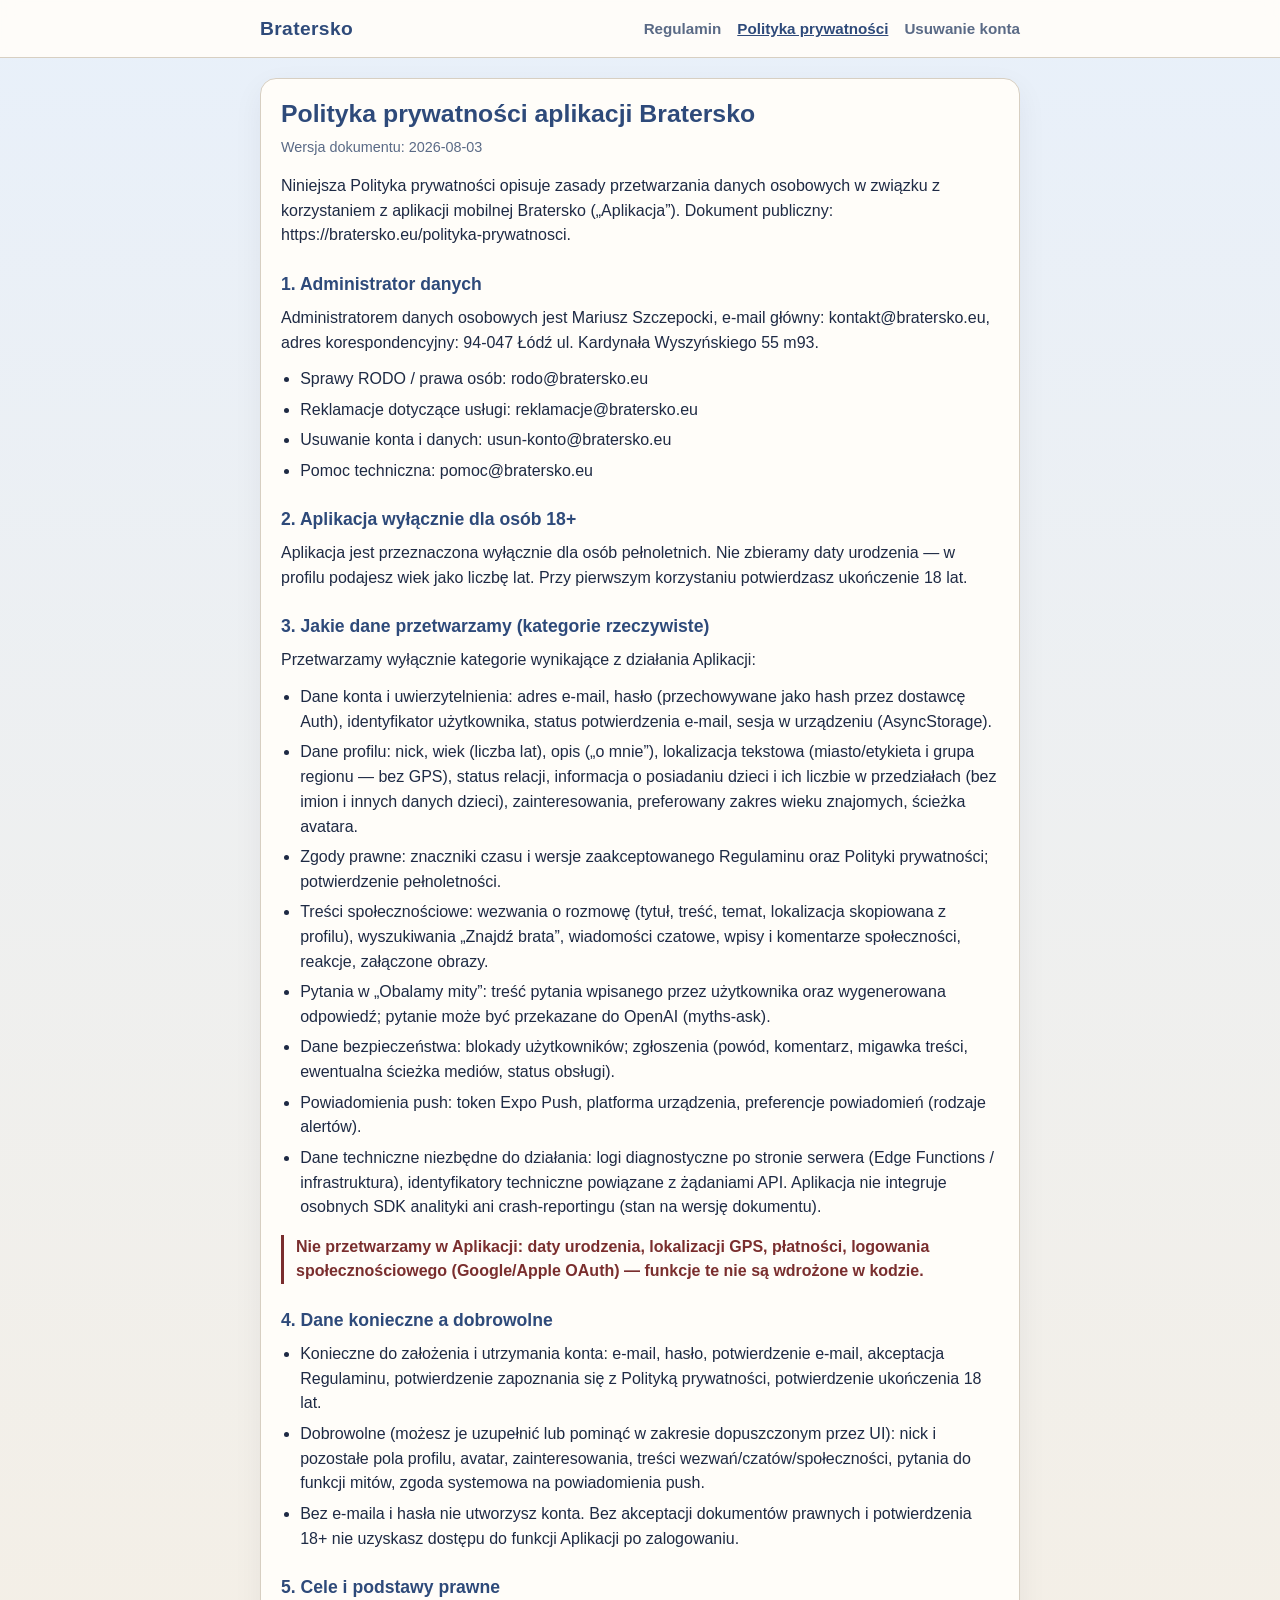
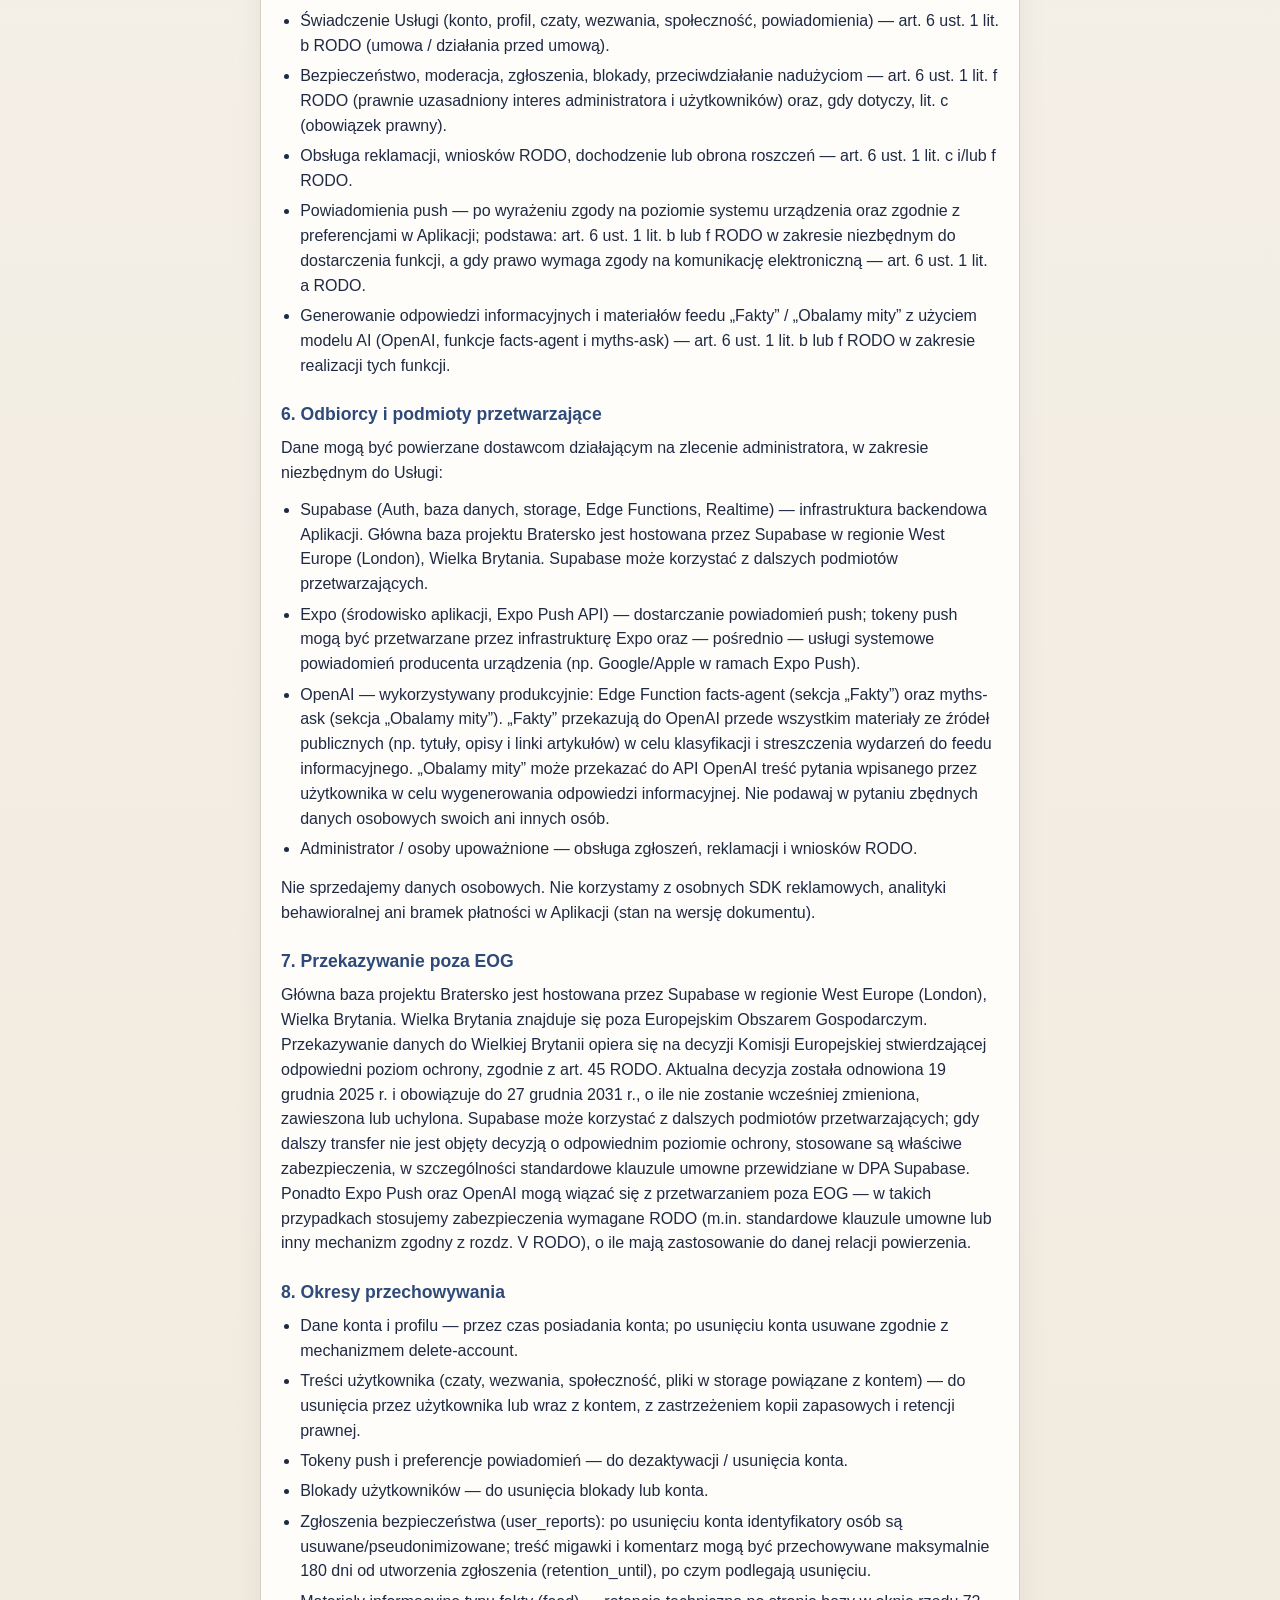
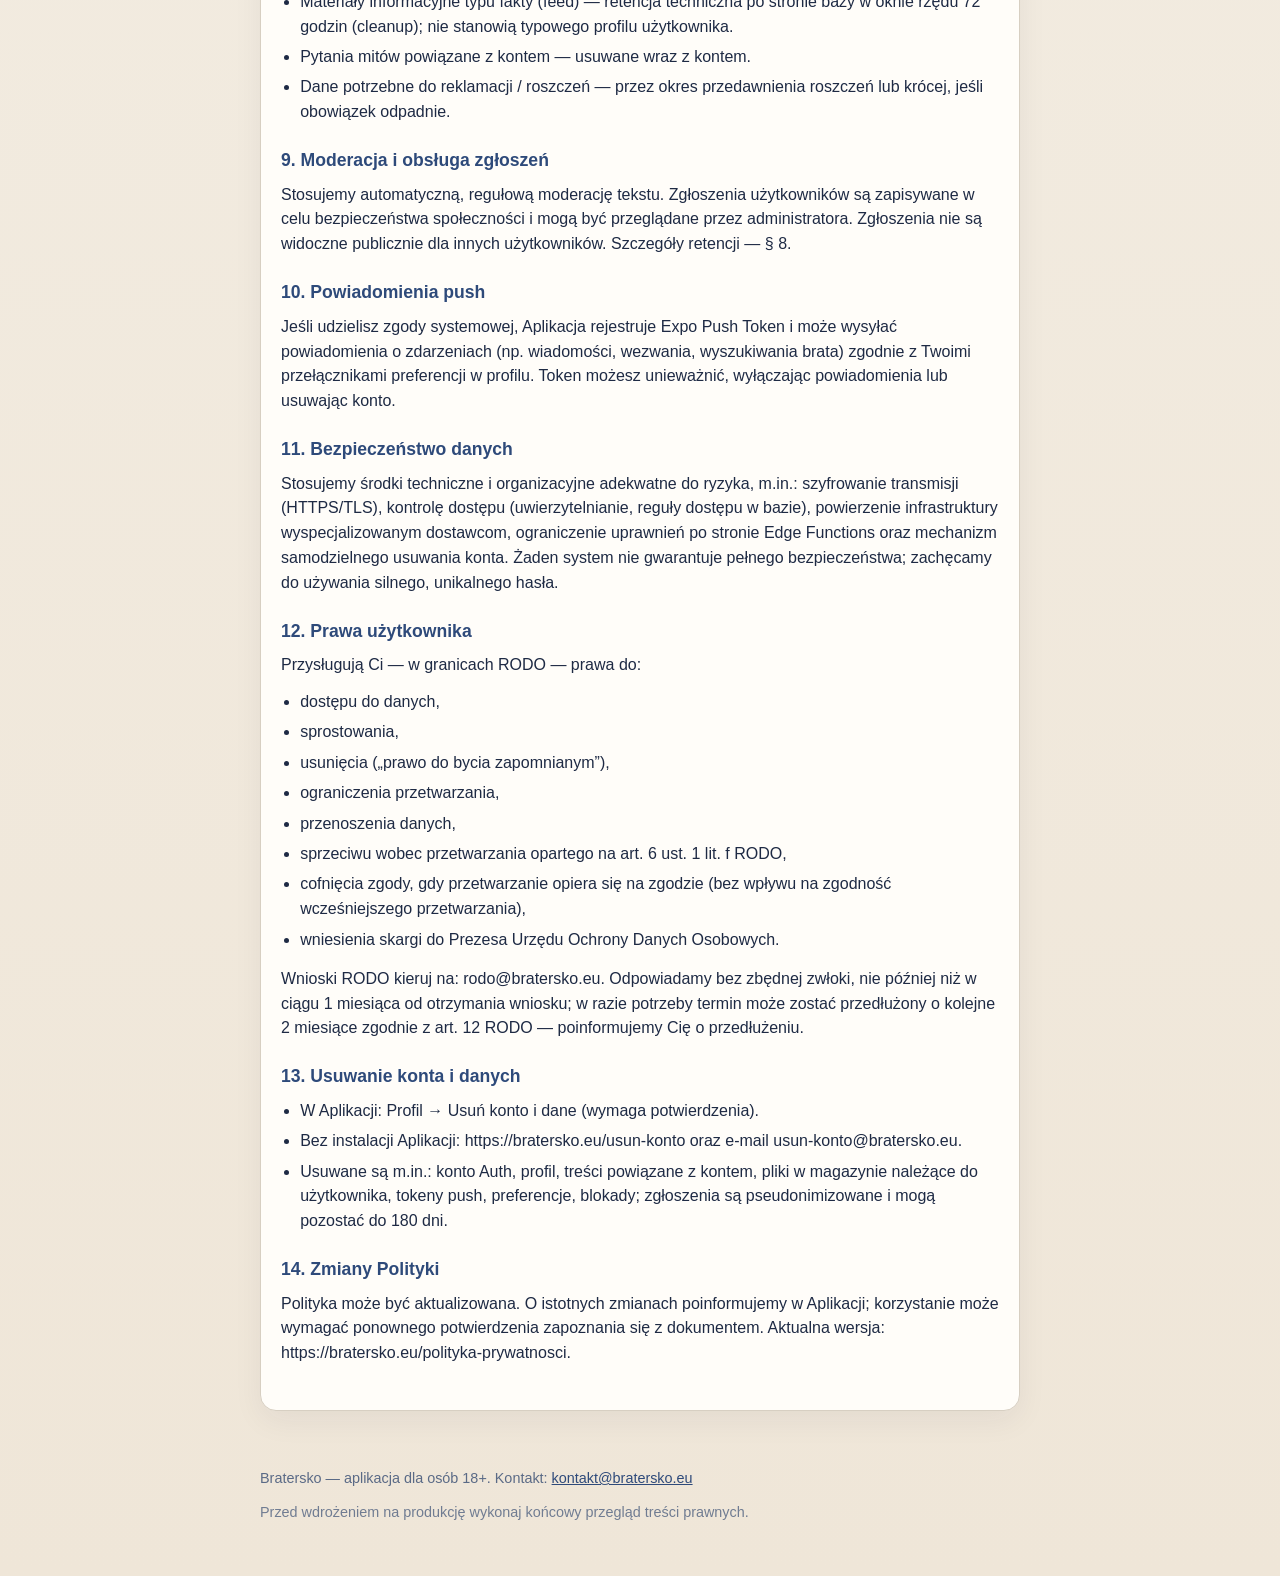
==== polityka-prywatnosci/index.html @ 3fd18317 "chore: publish Bratersko legal website Co-authored-by: Cursor <cursoragent@cursor.com>" ====
<!DOCTYPE html>
<html lang="pl">
<head>
  <meta charset="utf-8" />
  <meta name="viewport" content="width=device-width, initial-scale=1" />
  <title>Polityka prywatności aplikacji Bratersko — Bratersko</title>
  <meta name="description" content="Polityka prywatności aplikacji Bratersko" />
  <link rel="stylesheet" href="/styles.css" />
</head>
<body>
  <header class="site-header">
    <div class="wrap">
      <a class="brand" href="/">Bratersko</a>
      <nav class="nav" aria-label="Dokumenty">
        <a href="/regulamin">Regulamin</a>
        <a href="/polityka-prywatnosci" aria-current="page">Polityka prywatności</a>
        <a href="/usun-konto">Usuwanie konta</a>
      </nav>
    </div>
  </header>
  <main class="wrap doc">
    <h1>Polityka prywatności aplikacji Bratersko</h1>
    <p class="meta">Wersja dokumentu: 2026-08-03</p>
    <p>Niniejsza Polityka prywatności opisuje zasady przetwarzania danych osobowych w związku z korzystaniem z aplikacji mobilnej Bratersko („Aplikacja”). Dokument publiczny: https://bratersko.eu/polityka-prywatnosci.</p>
<h2>1. Administrator danych</h2>
<p>Administratorem danych osobowych jest Mariusz Szczepocki, e-mail główny: kontakt@bratersko.eu, adres korespondencyjny: 94-047 Łódź ul. Kardynała Wyszyńskiego 55 m93.</p>
<ul>
<li>Sprawy RODO / prawa osób: rodo@bratersko.eu</li>
<li>Reklamacje dotyczące usługi: reklamacje@bratersko.eu</li>
<li>Usuwanie konta i danych: usun-konto@bratersko.eu</li>
<li>Pomoc techniczna: pomoc@bratersko.eu</li>
</ul>
<h2>2. Aplikacja wyłącznie dla osób 18+</h2>
<p>Aplikacja jest przeznaczona wyłącznie dla osób pełnoletnich. Nie zbieramy daty urodzenia — w profilu podajesz wiek jako liczbę lat. Przy pierwszym korzystaniu potwierdzasz ukończenie 18 lat.</p>
<h2>3. Jakie dane przetwarzamy (kategorie rzeczywiste)</h2>
<p>Przetwarzamy wyłącznie kategorie wynikające z działania Aplikacji:</p>
<ul>
<li>Dane konta i uwierzytelnienia: adres e-mail, hasło (przechowywane jako hash przez dostawcę Auth), identyfikator użytkownika, status potwierdzenia e-mail, sesja w urządzeniu (AsyncStorage).</li>
<li>Dane profilu: nick, wiek (liczba lat), opis („o mnie”), lokalizacja tekstowa (miasto/etykieta i grupa regionu — bez GPS), status relacji, informacja o posiadaniu dzieci i ich liczbie w przedziałach (bez imion i innych danych dzieci), zainteresowania, preferowany zakres wieku znajomych, ścieżka avatara.</li>
<li>Zgody prawne: znaczniki czasu i wersje zaakceptowanego Regulaminu oraz Polityki prywatności; potwierdzenie pełnoletności.</li>
<li>Treści społecznościowe: wezwania o rozmowę (tytuł, treść, temat, lokalizacja skopiowana z profilu), wyszukiwania „Znajdź brata”, wiadomości czatowe, wpisy i komentarze społeczności, reakcje, załączone obrazy.</li>
<li>Pytania w „Obalamy mity”: treść pytania wpisanego przez użytkownika oraz wygenerowana odpowiedź; pytanie może być przekazane do OpenAI (myths-ask).</li>
<li>Dane bezpieczeństwa: blokady użytkowników; zgłoszenia (powód, komentarz, migawka treści, ewentualna ścieżka mediów, status obsługi).</li>
<li>Powiadomienia push: token Expo Push, platforma urządzenia, preferencje powiadomień (rodzaje alertów).</li>
<li>Dane techniczne niezbędne do działania: logi diagnostyczne po stronie serwera (Edge Functions / infrastruktura), identyfikatory techniczne powiązane z żądaniami API. Aplikacja nie integruje osobnych SDK analityki ani crash-reportingu (stan na wersję dokumentu).</li>
</ul>
<p class="note">Nie przetwarzamy w Aplikacji: daty urodzenia, lokalizacji GPS, płatności, logowania społecznościowego (Google/Apple OAuth) — funkcje te nie są wdrożone w kodzie.</p>
<h2>4. Dane konieczne a dobrowolne</h2>
<ul>
<li>Konieczne do założenia i utrzymania konta: e-mail, hasło, potwierdzenie e-mail, akceptacja Regulaminu, potwierdzenie zapoznania się z Polityką prywatności, potwierdzenie ukończenia 18 lat.</li>
<li>Dobrowolne (możesz je uzupełnić lub pominąć w zakresie dopuszczonym przez UI): nick i pozostałe pola profilu, avatar, zainteresowania, treści wezwań/czatów/społeczności, pytania do funkcji mitów, zgoda systemowa na powiadomienia push.</li>
<li>Bez e-maila i hasła nie utworzysz konta. Bez akceptacji dokumentów prawnych i potwierdzenia 18+ nie uzyskasz dostępu do funkcji Aplikacji po zalogowaniu.</li>
</ul>
<h2>5. Cele i podstawy prawne</h2>
<ul>
<li>Świadczenie Usługi (konto, profil, czaty, wezwania, społeczność, powiadomienia) — art. 6 ust. 1 lit. b RODO (umowa / działania przed umową).</li>
<li>Bezpieczeństwo, moderacja, zgłoszenia, blokady, przeciwdziałanie nadużyciom — art. 6 ust. 1 lit. f RODO (prawnie uzasadniony interes administratora i użytkowników) oraz, gdy dotyczy, lit. c (obowiązek prawny).</li>
<li>Obsługa reklamacji, wniosków RODO, dochodzenie lub obrona roszczeń — art. 6 ust. 1 lit. c i/lub f RODO.</li>
<li>Powiadomienia push — po wyrażeniu zgody na poziomie systemu urządzenia oraz zgodnie z preferencjami w Aplikacji; podstawa: art. 6 ust. 1 lit. b lub f RODO w zakresie niezbędnym do dostarczenia funkcji, a gdy prawo wymaga zgody na komunikację elektroniczną — art. 6 ust. 1 lit. a RODO.</li>
<li>Generowanie odpowiedzi informacyjnych i materiałów feedu „Fakty” / „Obalamy mity” z użyciem modelu AI (OpenAI, funkcje facts-agent i myths-ask) — art. 6 ust. 1 lit. b lub f RODO w zakresie realizacji tych funkcji.</li>
</ul>
<h2>6. Odbiorcy i podmioty przetwarzające</h2>
<p>Dane mogą być powierzane dostawcom działającym na zlecenie administratora, w zakresie niezbędnym do Usługi:</p>
<ul>
<li>Supabase (Auth, baza danych, storage, Edge Functions, Realtime) — infrastruktura backendowa Aplikacji. Główna baza projektu Bratersko jest hostowana przez Supabase w regionie West Europe (London), Wielka Brytania. Supabase może korzystać z dalszych podmiotów przetwarzających.</li>
<li>Expo (środowisko aplikacji, Expo Push API) — dostarczanie powiadomień push; tokeny push mogą być przetwarzane przez infrastrukturę Expo oraz — pośrednio — usługi systemowe powiadomień producenta urządzenia (np. Google/Apple w ramach Expo Push).</li>
<li>OpenAI — wykorzystywany produkcyjnie: Edge Function facts-agent (sekcja „Fakty”) oraz myths-ask (sekcja „Obalamy mity”). „Fakty” przekazują do OpenAI przede wszystkim materiały ze źródeł publicznych (np. tytuły, opisy i linki artykułów) w celu klasyfikacji i streszczenia wydarzeń do feedu informacyjnego. „Obalamy mity” może przekazać do API OpenAI treść pytania wpisanego przez użytkownika w celu wygenerowania odpowiedzi informacyjnej. Nie podawaj w pytaniu zbędnych danych osobowych swoich ani innych osób.</li>
<li>Administrator / osoby upoważnione — obsługa zgłoszeń, reklamacji i wniosków RODO.</li>
</ul>
<p>Nie sprzedajemy danych osobowych. Nie korzystamy z osobnych SDK reklamowych, analityki behawioralnej ani bramek płatności w Aplikacji (stan na wersję dokumentu).</p>
<h2>7. Przekazywanie poza EOG</h2>
<p>Główna baza projektu Bratersko jest hostowana przez Supabase w regionie West Europe (London), Wielka Brytania. Wielka Brytania znajduje się poza Europejskim Obszarem Gospodarczym. Przekazywanie danych do Wielkiej Brytanii opiera się na decyzji Komisji Europejskiej stwierdzającej odpowiedni poziom ochrony, zgodnie z art. 45 RODO. Aktualna decyzja została odnowiona 19 grudnia 2025 r. i obowiązuje do 27 grudnia 2031 r., o ile nie zostanie wcześniej zmieniona, zawieszona lub uchylona. Supabase może korzystać z dalszych podmiotów przetwarzających; gdy dalszy transfer nie jest objęty decyzją o odpowiednim poziomie ochrony, stosowane są właściwe zabezpieczenia, w szczególności standardowe klauzule umowne przewidziane w DPA Supabase. Ponadto Expo Push oraz OpenAI mogą wiązać się z przetwarzaniem poza EOG — w takich przypadkach stosujemy zabezpieczenia wymagane RODO (m.in. standardowe klauzule umowne lub inny mechanizm zgodny z rozdz. V RODO), o ile mają zastosowanie do danej relacji powierzenia.</p>
<h2>8. Okresy przechowywania</h2>
<ul>
<li>Dane konta i profilu — przez czas posiadania konta; po usunięciu konta usuwane zgodnie z mechanizmem delete-account.</li>
<li>Treści użytkownika (czaty, wezwania, społeczność, pliki w storage powiązane z kontem) — do usunięcia przez użytkownika lub wraz z kontem, z zastrzeżeniem kopii zapasowych i retencji prawnej.</li>
<li>Tokeny push i preferencje powiadomień — do dezaktywacji / usunięcia konta.</li>
<li>Blokady użytkowników — do usunięcia blokady lub konta.</li>
<li>Zgłoszenia bezpieczeństwa (user_reports): po usunięciu konta identyfikatory osób są usuwane/pseudonimizowane; treść migawki i komentarz mogą być przechowywane maksymalnie 180 dni od utworzenia zgłoszenia (retention_until), po czym podlegają usunięciu.</li>
<li>Materiały informacyjne typu fakty (feed) — retencja techniczna po stronie bazy w oknie rzędu 72 godzin (cleanup); nie stanowią typowego profilu użytkownika.</li>
<li>Pytania mitów powiązane z kontem — usuwane wraz z kontem.</li>
<li>Dane potrzebne do reklamacji / roszczeń — przez okres przedawnienia roszczeń lub krócej, jeśli obowiązek odpadnie.</li>
</ul>
<h2>9. Moderacja i obsługa zgłoszeń</h2>
<p>Stosujemy automatyczną, regułową moderację tekstu. Zgłoszenia użytkowników są zapisywane w celu bezpieczeństwa społeczności i mogą być przeglądane przez administratora. Zgłoszenia nie są widoczne publicznie dla innych użytkowników. Szczegóły retencji — § 8.</p>
<h2>10. Powiadomienia push</h2>
<p>Jeśli udzielisz zgody systemowej, Aplikacja rejestruje Expo Push Token i może wysyłać powiadomienia o zdarzeniach (np. wiadomości, wezwania, wyszukiwania brata) zgodnie z Twoimi przełącznikami preferencji w profilu. Token możesz unieważnić, wyłączając powiadomienia lub usuwając konto.</p>
<h2>11. Bezpieczeństwo danych</h2>
<p>Stosujemy środki techniczne i organizacyjne adekwatne do ryzyka, m.in.: szyfrowanie transmisji (HTTPS/TLS), kontrolę dostępu (uwierzytelnianie, reguły dostępu w bazie), powierzenie infrastruktury wyspecjalizowanym dostawcom, ograniczenie uprawnień po stronie Edge Functions oraz mechanizm samodzielnego usuwania konta. Żaden system nie gwarantuje pełnego bezpieczeństwa; zachęcamy do używania silnego, unikalnego hasła.</p>
<h2>12. Prawa użytkownika</h2>
<p>Przysługują Ci — w granicach RODO — prawa do:</p>
<ul>
<li>dostępu do danych,</li>
<li>sprostowania,</li>
<li>usunięcia („prawo do bycia zapomnianym”),</li>
<li>ograniczenia przetwarzania,</li>
<li>przenoszenia danych,</li>
<li>sprzeciwu wobec przetwarzania opartego na art. 6 ust. 1 lit. f RODO,</li>
<li>cofnięcia zgody, gdy przetwarzanie opiera się na zgodzie (bez wpływu na zgodność wcześniejszego przetwarzania),</li>
<li>wniesienia skargi do Prezesa Urzędu Ochrony Danych Osobowych.</li>
</ul>
<p>Wnioski RODO kieruj na: rodo@bratersko.eu. Odpowiadamy bez zbędnej zwłoki, nie później niż w ciągu 1 miesiąca od otrzymania wniosku; w razie potrzeby termin może zostać przedłużony o kolejne 2 miesiące zgodnie z art. 12 RODO — poinformujemy Cię o przedłużeniu.</p>
<h2>13. Usuwanie konta i danych</h2>
<ul>
<li>W Aplikacji: Profil → Usuń konto i dane (wymaga potwierdzenia).</li>
<li>Bez instalacji Aplikacji: https://bratersko.eu/usun-konto oraz e-mail usun-konto@bratersko.eu.</li>
<li>Usuwane są m.in.: konto Auth, profil, treści powiązane z kontem, pliki w magazynie należące do użytkownika, tokeny push, preferencje, blokady; zgłoszenia są pseudonimizowane i mogą pozostać do 180 dni.</li>
</ul>
<h2>14. Zmiany Polityki</h2>
<p>Polityka może być aktualizowana. O istotnych zmianach poinformujemy w Aplikacji; korzystanie może wymagać ponownego potwierdzenia zapoznania się z dokumentem. Aktualna wersja: https://bratersko.eu/polityka-prywatnosci.</p>
  </main>
  <footer class="site-footer">
    <div class="wrap">
      <p>Bratersko — aplikacja dla osób 18+. Kontakt: <a href="mailto:kontakt@bratersko.eu">kontakt@bratersko.eu</a></p>
      <p class="muted">Przed wdrożeniem na produkcję wykonaj końcowy przegląd treści prawnych.</p>
    </div>
  </footer>
</body>
</html>
---- styles.css ----
/* Bratersko — publiczne dokumenty prawne (mobile-first) */
:root {
  --bg: #f4efe6;
  --ink: #1e2a44;
  --muted: #5a6a86;
  --accent: #2e4a7a;
  --card: #fffdf9;
  --line: #d7cfc2;
  --note: #7a2e2e;
}
* { box-sizing: border-box; }
html, body { margin: 0; padding: 0; }
body {
  font-family: "Segoe UI", "Helvetica Neue", Arial, sans-serif;
  background: linear-gradient(180deg, #e8f0fa 0%, var(--bg) 35%, #efe6d8 100%);
  color: var(--ink);
  line-height: 1.55;
  min-height: 100vh;
}
.wrap { width: min(760px, calc(100% - 2rem)); margin: 0 auto; }
.site-header {
  position: sticky; top: 0; z-index: 10;
  background: rgba(255,253,249,0.92);
  backdrop-filter: blur(8px);
  border-bottom: 1px solid var(--line);
}
.site-header .wrap {
  display: flex; flex-wrap: wrap; gap: 0.75rem 1.25rem;
  align-items: center; justify-content: space-between;
  padding: 0.85rem 0;
}
.brand {
  font-weight: 800; font-size: 1.2rem; color: var(--accent);
  text-decoration: none; letter-spacing: 0.02em;
}
.nav { display: flex; flex-wrap: wrap; gap: 0.65rem 1rem; }
.nav a {
  color: var(--muted); text-decoration: none; font-weight: 600; font-size: 0.95rem;
}
.nav a[aria-current="page"], .nav a:hover { color: var(--accent); text-decoration: underline; }
.doc {
  background: var(--card);
  border: 1px solid var(--line);
  border-radius: 16px;
  padding: 1.25rem 1.25rem 2rem;
  margin: 1.25rem auto 2rem;
  box-shadow: 0 10px 30px rgba(30,42,68,0.06);
}
h1 { font-size: 1.55rem; line-height: 1.25; margin: 0 0 0.35rem; color: var(--accent); }
h2 { font-size: 1.1rem; margin: 1.4rem 0 0.5rem; color: var(--accent); }
.meta { color: var(--muted); font-size: 0.9rem; margin: 0 0 1rem; }
p { margin: 0 0 0.75rem; }
.note {
  color: var(--note); font-weight: 700;
  border-left: 3px solid var(--note); padding-left: 0.75rem;
}
ul { margin: 0 0 0.9rem; padding-left: 1.2rem; }
li { margin-bottom: 0.35rem; }
.cta {
  display: inline-block; margin: 0.5rem 0.5rem 0.5rem 0;
  background: var(--accent); color: #fff; text-decoration: none;
  font-weight: 700; padding: 0.7rem 1rem; border-radius: 12px;
}
.cta.secondary { background: transparent; color: var(--accent); border: 2px solid var(--accent); }
.site-footer { padding: 1.5rem 0 2.5rem; color: var(--muted); font-size: 0.9rem; }
.site-footer a { color: var(--accent); }
.muted { opacity: 0.85; }
@media (max-width: 560px) {
  h1 { font-size: 1.3rem; }
  .doc { padding: 1rem 1rem 1.5rem; border-radius: 12px; }
}
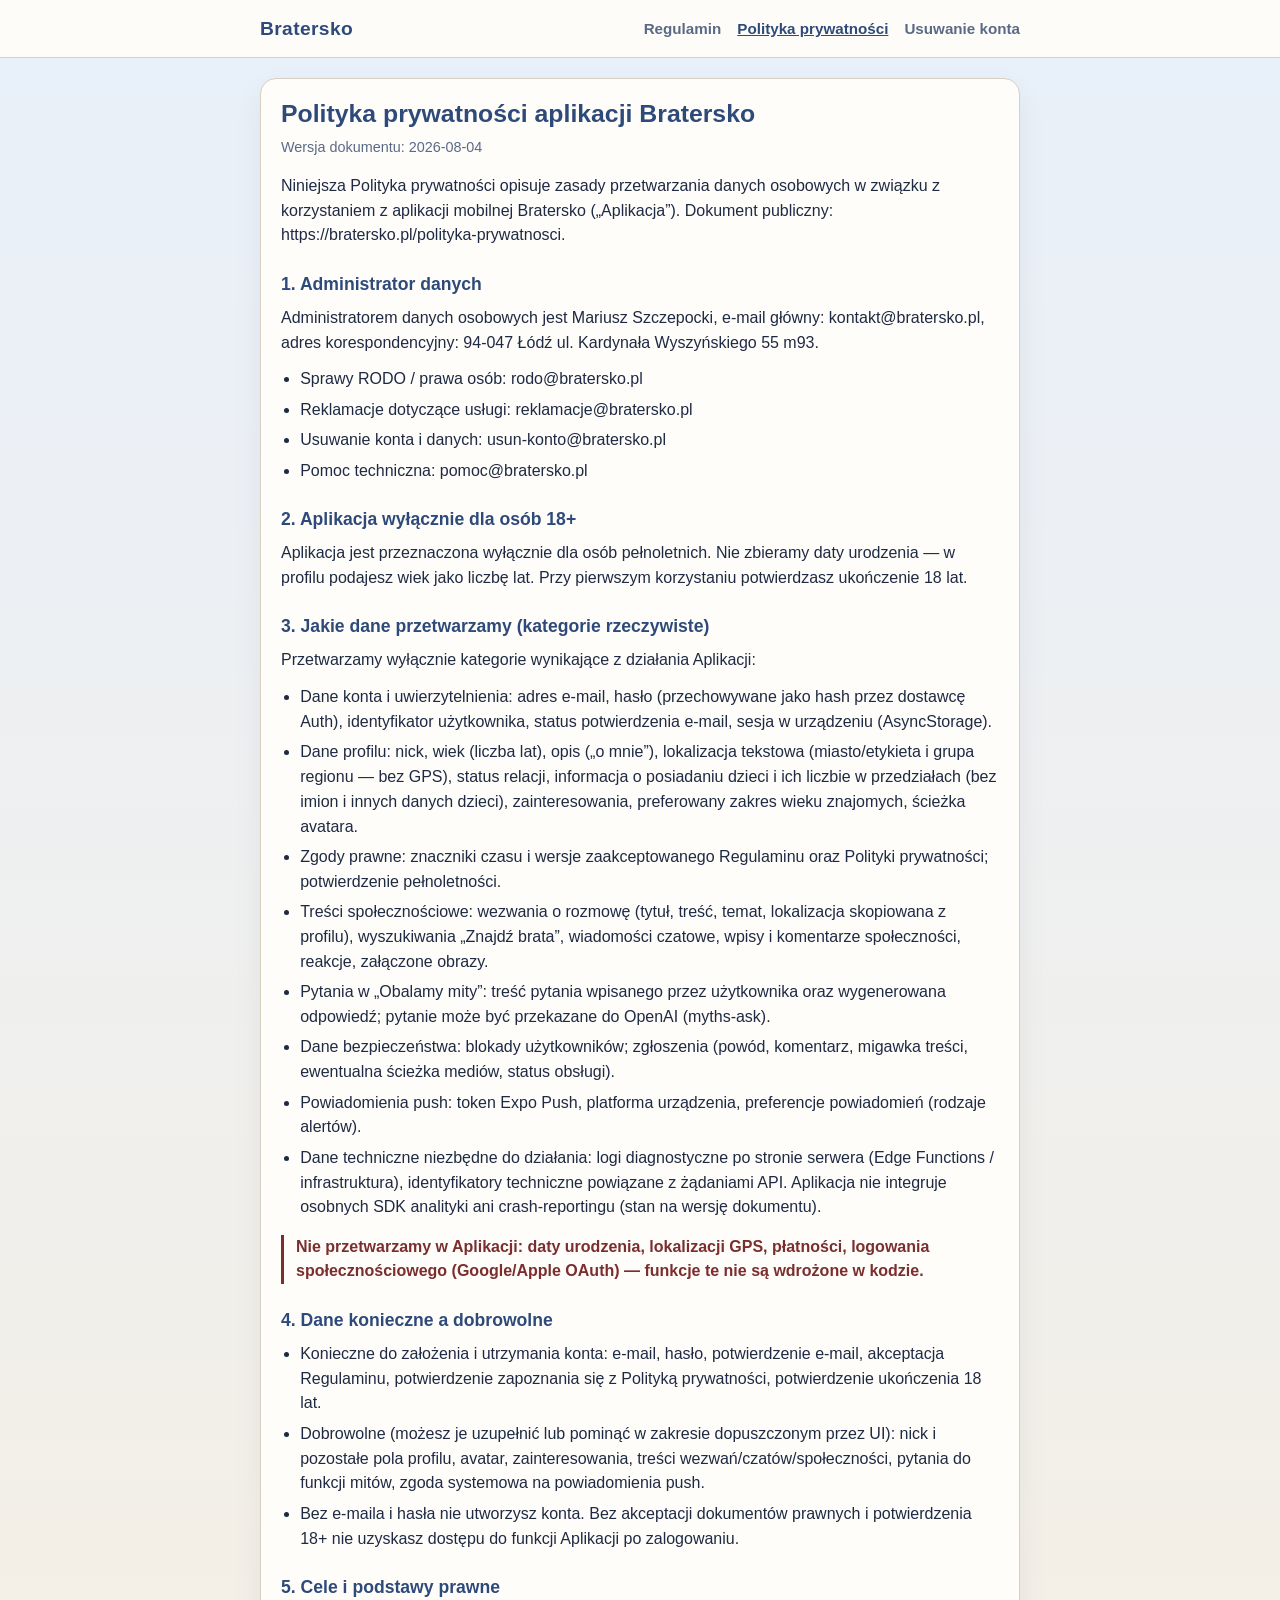
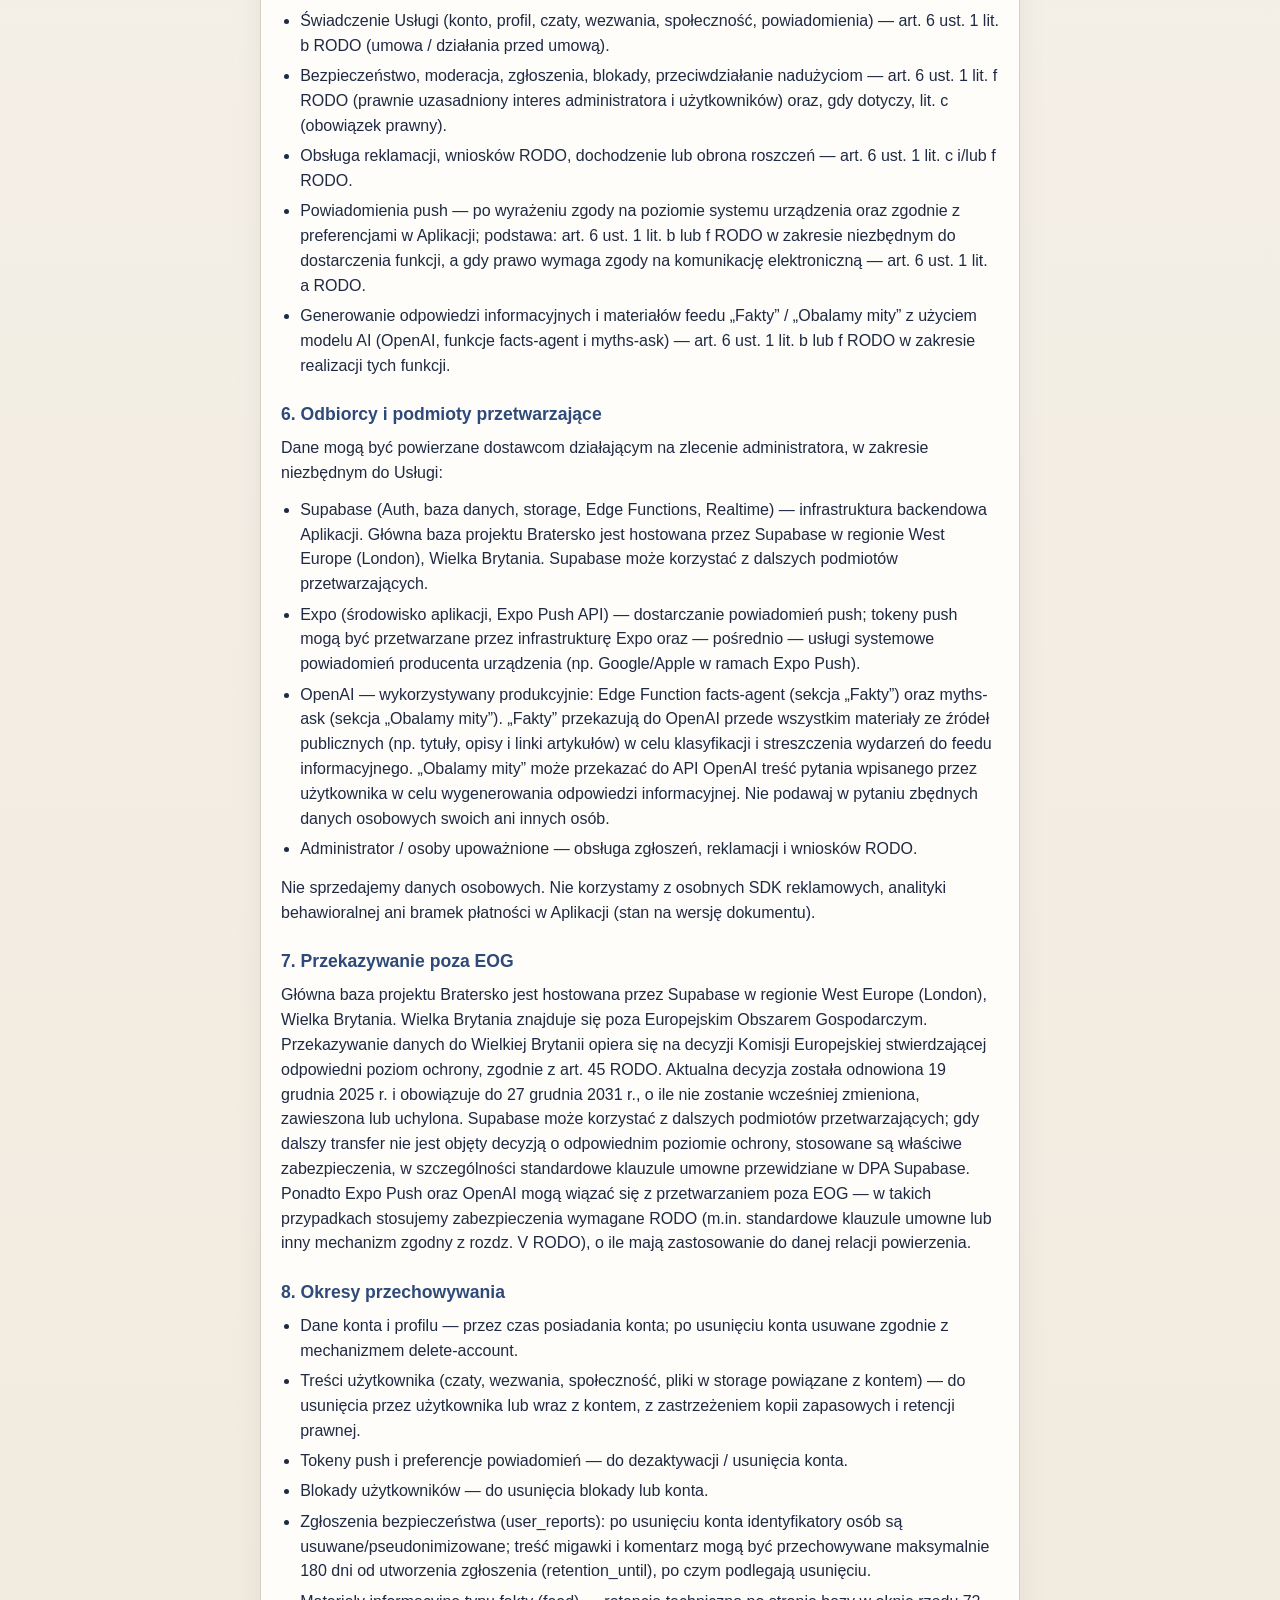
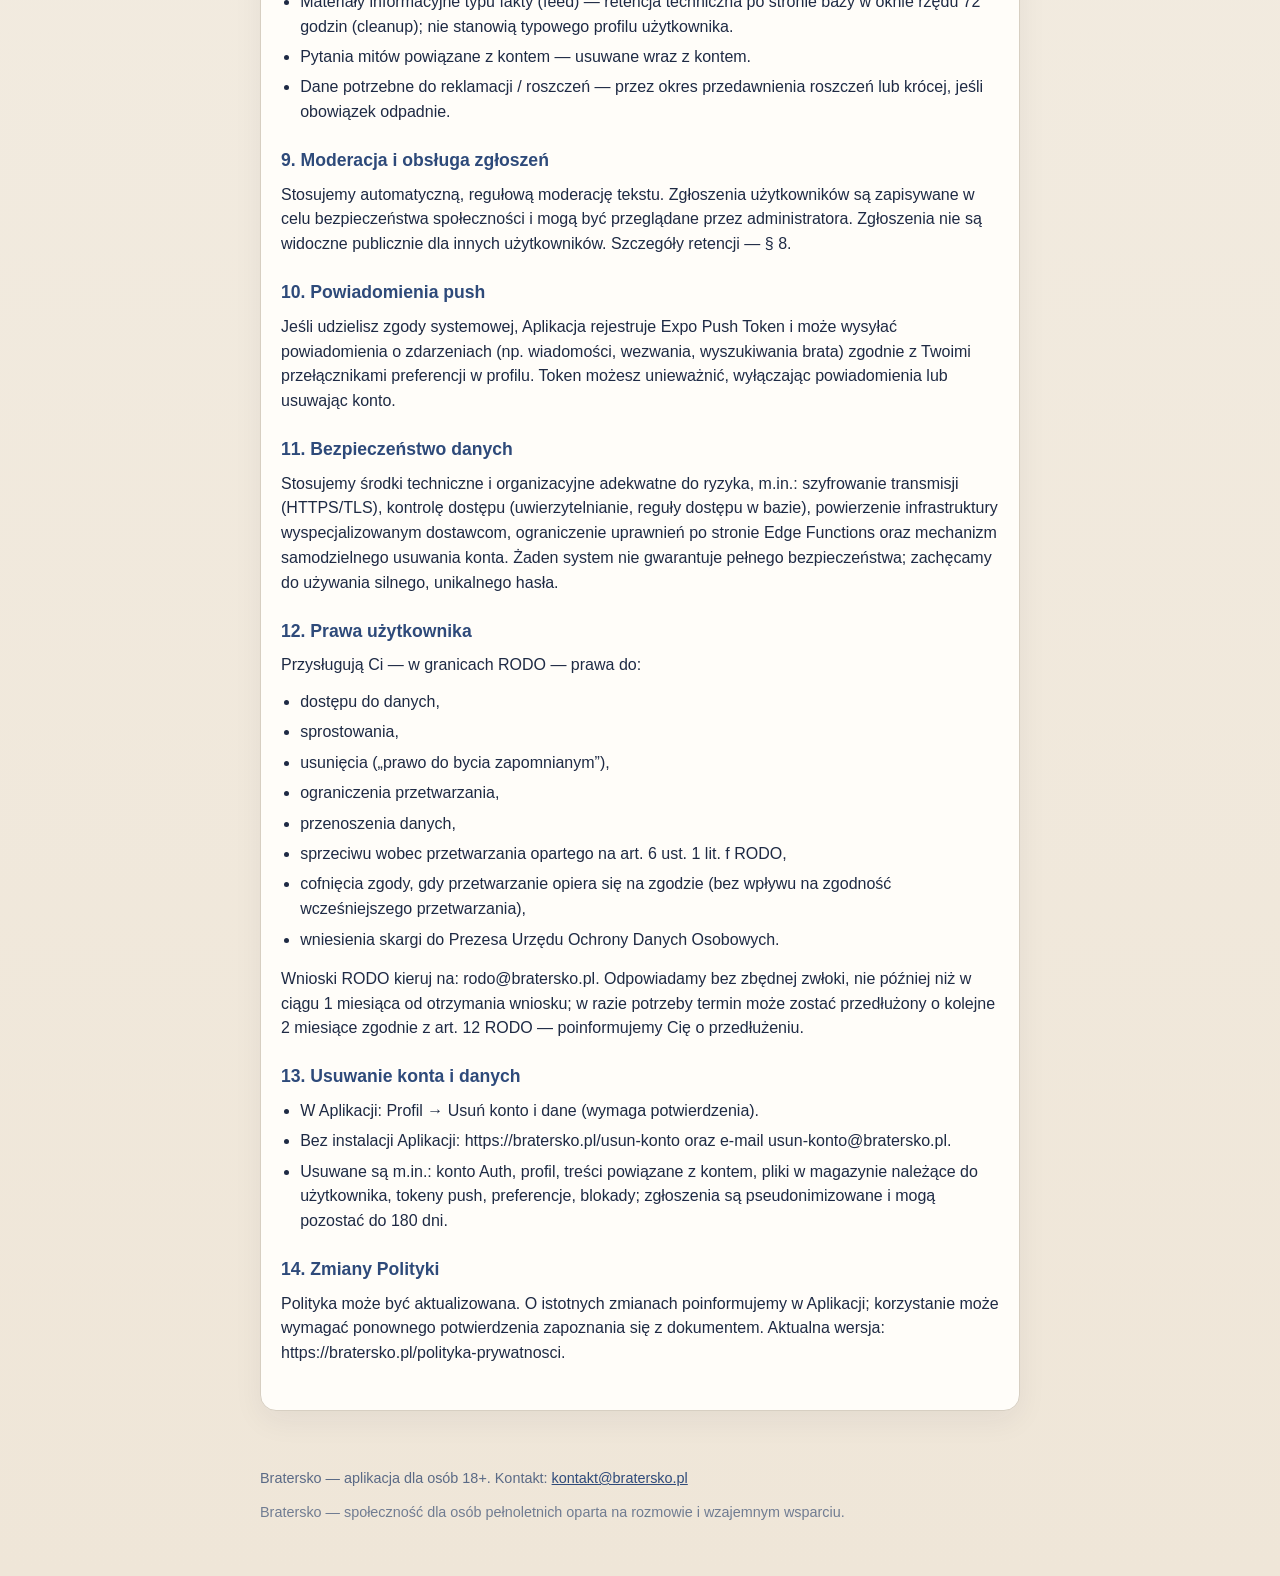
==== commit 158ddfd0: "feat(legal): publish documents for bratersko.pl Co-authored-by: Cursor <cursoragent@cursor.com>" ====
--- a/polityka-prywatnosci/index.html
+++ b/polityka-prywatnosci/index.html
@@ -5,30 +5,30 @@
   <meta name="viewport" content="width=device-width, initial-scale=1" />
   <title>Polityka prywatności aplikacji Bratersko — Bratersko</title>
   <meta name="description" content="Polityka prywatności aplikacji Bratersko" />
-  <link rel="stylesheet" href="/styles.css" />
+  <link rel="stylesheet" href="../styles.css" />
 </head>
 <body>
   <header class="site-header">
     <div class="wrap">
-      <a class="brand" href="/">Bratersko</a>
+      <a class="brand" href="../">Bratersko</a>
       <nav class="nav" aria-label="Dokumenty">
-        <a href="/regulamin">Regulamin</a>
-        <a href="/polityka-prywatnosci" aria-current="page">Polityka prywatności</a>
-        <a href="/usun-konto">Usuwanie konta</a>
+        <a href="../regulamin/">Regulamin</a>
+        <a href="../polityka-prywatnosci/" aria-current="page">Polityka prywatności</a>
+        <a href="../usun-konto/">Usuwanie konta</a>
       </nav>
     </div>
   </header>
   <main class="wrap doc">
     <h1>Polityka prywatności aplikacji Bratersko</h1>
-    <p class="meta">Wersja dokumentu: 2026-08-03</p>
-    <p>Niniejsza Polityka prywatności opisuje zasady przetwarzania danych osobowych w związku z korzystaniem z aplikacji mobilnej Bratersko („Aplikacja”). Dokument publiczny: https://bratersko.eu/polityka-prywatnosci.</p>
+    <p class="meta">Wersja dokumentu: 2026-08-04</p>
+    <p>Niniejsza Polityka prywatności opisuje zasady przetwarzania danych osobowych w związku z korzystaniem z aplikacji mobilnej Bratersko („Aplikacja”). Dokument publiczny: https://bratersko.pl/polityka-prywatnosci.</p>
 <h2>1. Administrator danych</h2>
-<p>Administratorem danych osobowych jest Mariusz Szczepocki, e-mail główny: kontakt@bratersko.eu, adres korespondencyjny: 94-047 Łódź ul. Kardynała Wyszyńskiego 55 m93.</p>
+<p>Administratorem danych osobowych jest Mariusz Szczepocki, e-mail główny: kontakt@bratersko.pl, adres korespondencyjny: 94-047 Łódź ul. Kardynała Wyszyńskiego 55 m93.</p>
 <ul>
-<li>Sprawy RODO / prawa osób: rodo@bratersko.eu</li>
-<li>Reklamacje dotyczące usługi: reklamacje@bratersko.eu</li>
-<li>Usuwanie konta i danych: usun-konto@bratersko.eu</li>
-<li>Pomoc techniczna: pomoc@bratersko.eu</li>
+<li>Sprawy RODO / prawa osób: rodo@bratersko.pl</li>
+<li>Reklamacje dotyczące usługi: reklamacje@bratersko.pl</li>
+<li>Usuwanie konta i danych: usun-konto@bratersko.pl</li>
+<li>Pomoc techniczna: pomoc@bratersko.pl</li>
 </ul>
 <h2>2. Aplikacja wyłącznie dla osób 18+</h2>
 <p>Aplikacja jest przeznaczona wyłącznie dla osób pełnoletnich. Nie zbieramy daty urodzenia — w profilu podajesz wiek jako liczbę lat. Przy pierwszym korzystaniu potwierdzasz ukończenie 18 lat.</p>
@@ -99,20 +99,20 @@
 <li>cofnięcia zgody, gdy przetwarzanie opiera się na zgodzie (bez wpływu na zgodność wcześniejszego przetwarzania),</li>
 <li>wniesienia skargi do Prezesa Urzędu Ochrony Danych Osobowych.</li>
 </ul>
-<p>Wnioski RODO kieruj na: rodo@bratersko.eu. Odpowiadamy bez zbędnej zwłoki, nie później niż w ciągu 1 miesiąca od otrzymania wniosku; w razie potrzeby termin może zostać przedłużony o kolejne 2 miesiące zgodnie z art. 12 RODO — poinformujemy Cię o przedłużeniu.</p>
+<p>Wnioski RODO kieruj na: rodo@bratersko.pl. Odpowiadamy bez zbędnej zwłoki, nie później niż w ciągu 1 miesiąca od otrzymania wniosku; w razie potrzeby termin może zostać przedłużony o kolejne 2 miesiące zgodnie z art. 12 RODO — poinformujemy Cię o przedłużeniu.</p>
 <h2>13. Usuwanie konta i danych</h2>
 <ul>
 <li>W Aplikacji: Profil → Usuń konto i dane (wymaga potwierdzenia).</li>
-<li>Bez instalacji Aplikacji: https://bratersko.eu/usun-konto oraz e-mail usun-konto@bratersko.eu.</li>
+<li>Bez instalacji Aplikacji: https://bratersko.pl/usun-konto oraz e-mail usun-konto@bratersko.pl.</li>
 <li>Usuwane są m.in.: konto Auth, profil, treści powiązane z kontem, pliki w magazynie należące do użytkownika, tokeny push, preferencje, blokady; zgłoszenia są pseudonimizowane i mogą pozostać do 180 dni.</li>
 </ul>
 <h2>14. Zmiany Polityki</h2>
-<p>Polityka może być aktualizowana. O istotnych zmianach poinformujemy w Aplikacji; korzystanie może wymagać ponownego potwierdzenia zapoznania się z dokumentem. Aktualna wersja: https://bratersko.eu/polityka-prywatnosci.</p>
+<p>Polityka może być aktualizowana. O istotnych zmianach poinformujemy w Aplikacji; korzystanie może wymagać ponownego potwierdzenia zapoznania się z dokumentem. Aktualna wersja: https://bratersko.pl/polityka-prywatnosci.</p>
   </main>
   <footer class="site-footer">
     <div class="wrap">
-      <p>Bratersko — aplikacja dla osób 18+. Kontakt: <a href="mailto:kontakt@bratersko.eu">kontakt@bratersko.eu</a></p>
-      <p class="muted">Przed wdrożeniem na produkcję wykonaj końcowy przegląd treści prawnych.</p>
+      <p>Bratersko — aplikacja dla osób 18+. Kontakt: <a href="mailto:kontakt@bratersko.pl">kontakt@bratersko.pl</a></p>
+      <p class="muted">Bratersko — społeczność dla osób pełnoletnich oparta na rozmowie i wzajemnym wsparciu.</p>
     </div>
   </footer>
 </body>
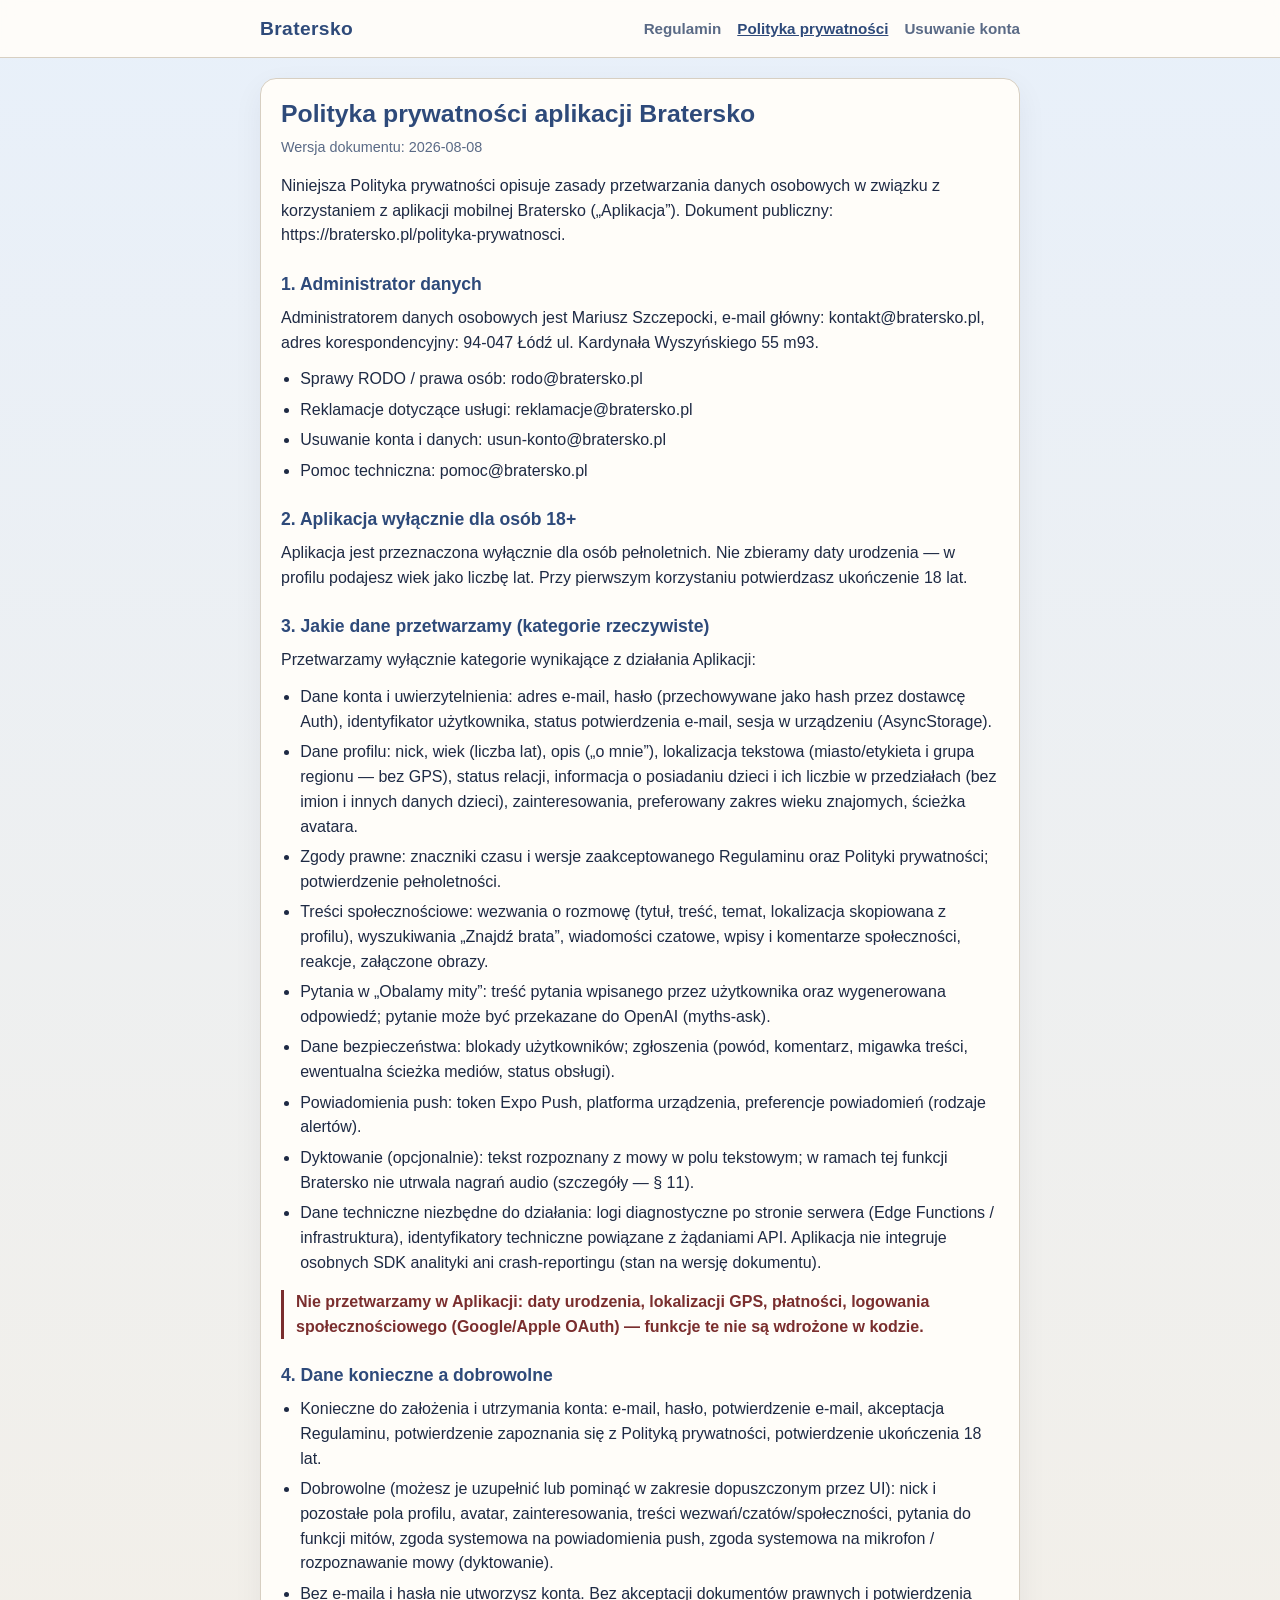
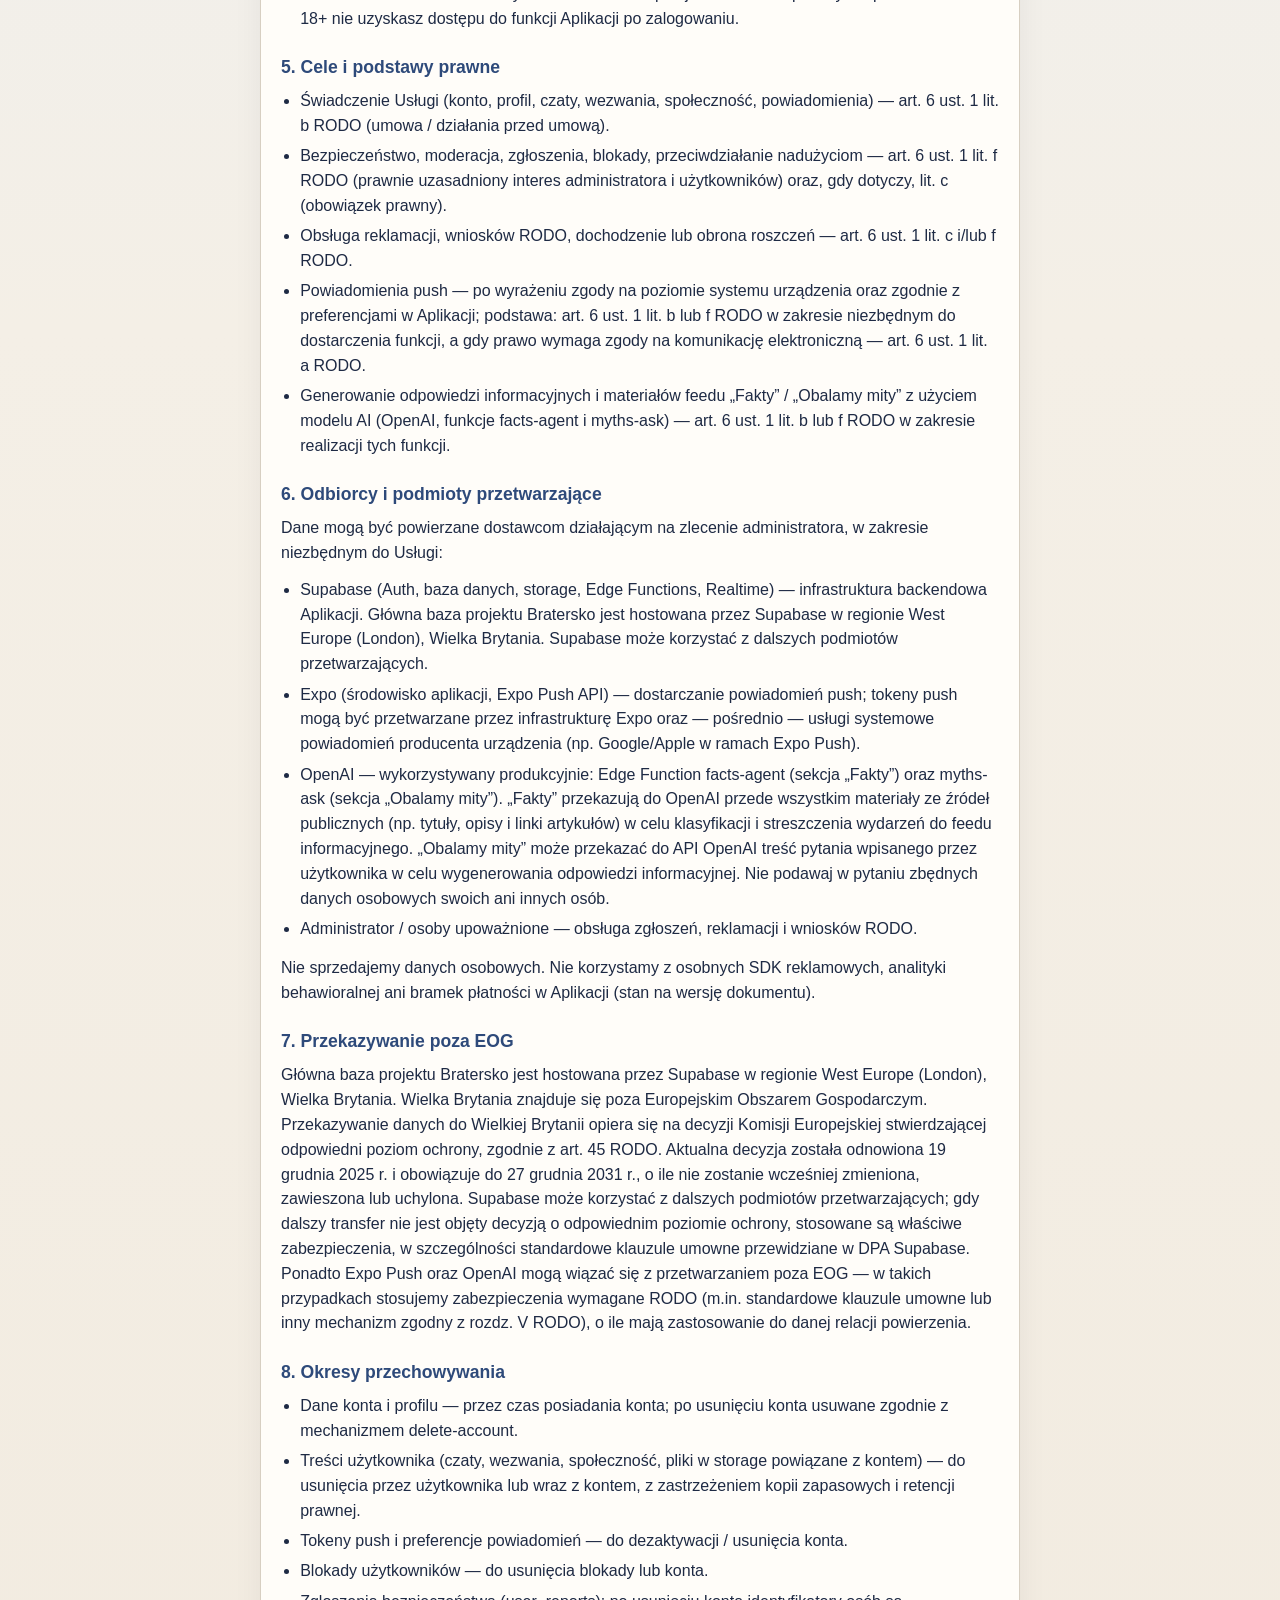
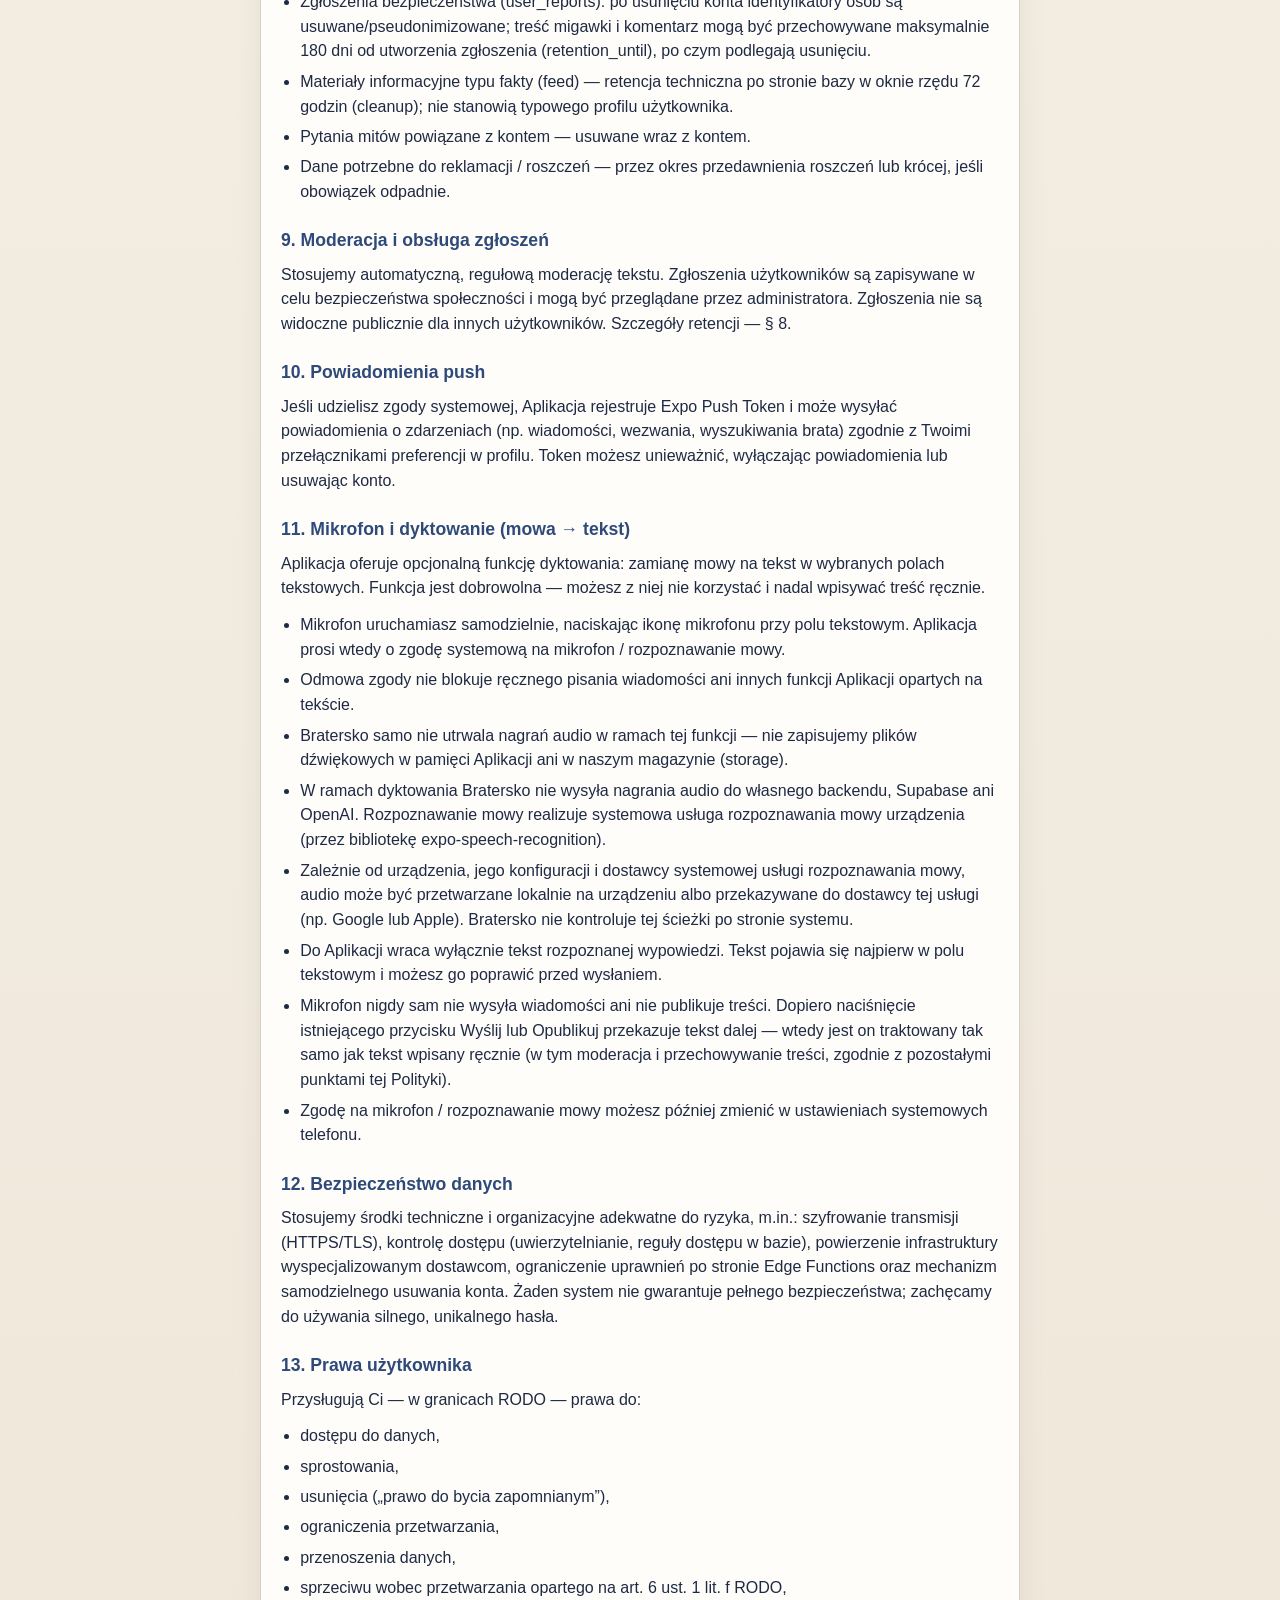
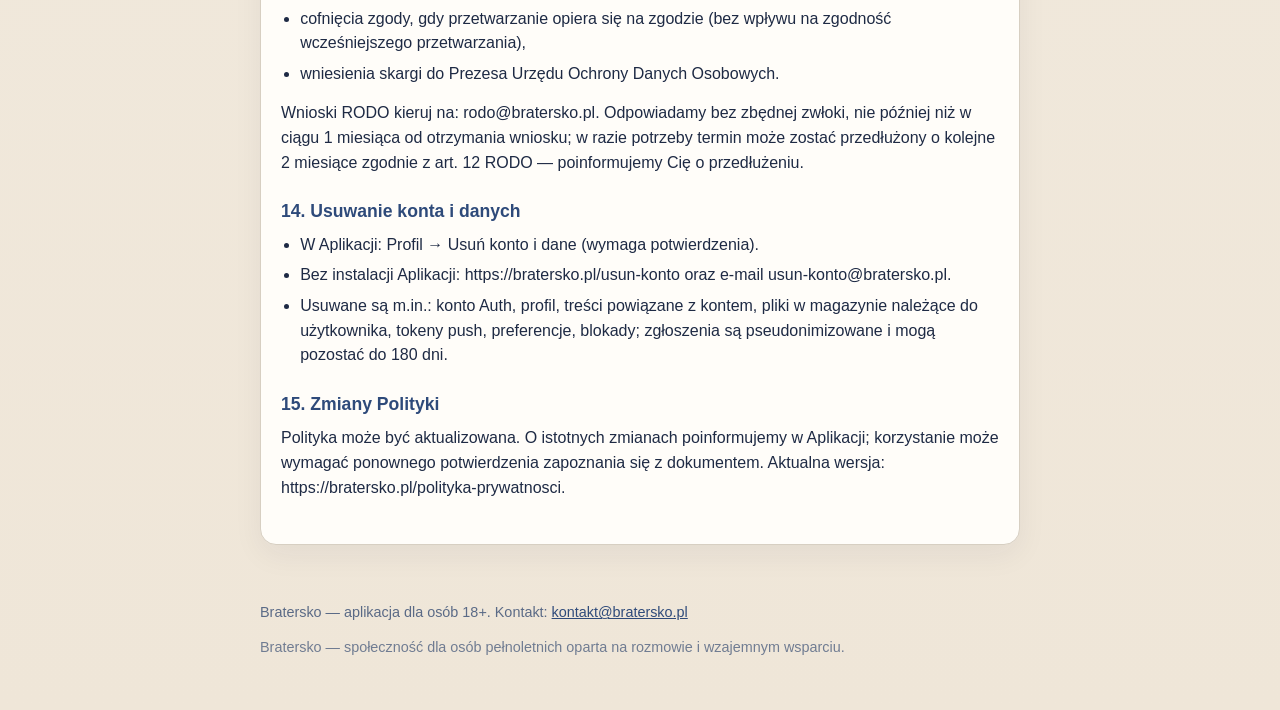
==== commit f7b38f54: "docs: publish speech dictation privacy update Co-authored-by: Cursor <cursoragent@cursor.com>" ====
--- a/polityka-prywatnosci/index.html
+++ b/polityka-prywatnosci/index.html
@@ -20,7 +20,7 @@
   </header>
   <main class="wrap doc">
     <h1>Polityka prywatności aplikacji Bratersko</h1>
-    <p class="meta">Wersja dokumentu: 2026-08-04</p>
+    <p class="meta">Wersja dokumentu: 2026-08-08</p>
     <p>Niniejsza Polityka prywatności opisuje zasady przetwarzania danych osobowych w związku z korzystaniem z aplikacji mobilnej Bratersko („Aplikacja”). Dokument publiczny: https://bratersko.pl/polityka-prywatnosci.</p>
 <h2>1. Administrator danych</h2>
 <p>Administratorem danych osobowych jest Mariusz Szczepocki, e-mail główny: kontakt@bratersko.pl, adres korespondencyjny: 94-047 Łódź ul. Kardynała Wyszyńskiego 55 m93.</p>
@@ -42,13 +42,14 @@
 <li>Pytania w „Obalamy mity”: treść pytania wpisanego przez użytkownika oraz wygenerowana odpowiedź; pytanie może być przekazane do OpenAI (myths-ask).</li>
 <li>Dane bezpieczeństwa: blokady użytkowników; zgłoszenia (powód, komentarz, migawka treści, ewentualna ścieżka mediów, status obsługi).</li>
 <li>Powiadomienia push: token Expo Push, platforma urządzenia, preferencje powiadomień (rodzaje alertów).</li>
+<li>Dyktowanie (opcjonalnie): tekst rozpoznany z mowy w polu tekstowym; w ramach tej funkcji Bratersko nie utrwala nagrań audio (szczegóły — § 11).</li>
 <li>Dane techniczne niezbędne do działania: logi diagnostyczne po stronie serwera (Edge Functions / infrastruktura), identyfikatory techniczne powiązane z żądaniami API. Aplikacja nie integruje osobnych SDK analityki ani crash-reportingu (stan na wersję dokumentu).</li>
 </ul>
 <p class="note">Nie przetwarzamy w Aplikacji: daty urodzenia, lokalizacji GPS, płatności, logowania społecznościowego (Google/Apple OAuth) — funkcje te nie są wdrożone w kodzie.</p>
 <h2>4. Dane konieczne a dobrowolne</h2>
 <ul>
 <li>Konieczne do założenia i utrzymania konta: e-mail, hasło, potwierdzenie e-mail, akceptacja Regulaminu, potwierdzenie zapoznania się z Polityką prywatności, potwierdzenie ukończenia 18 lat.</li>
-<li>Dobrowolne (możesz je uzupełnić lub pominąć w zakresie dopuszczonym przez UI): nick i pozostałe pola profilu, avatar, zainteresowania, treści wezwań/czatów/społeczności, pytania do funkcji mitów, zgoda systemowa na powiadomienia push.</li>
+<li>Dobrowolne (możesz je uzupełnić lub pominąć w zakresie dopuszczonym przez UI): nick i pozostałe pola profilu, avatar, zainteresowania, treści wezwań/czatów/społeczności, pytania do funkcji mitów, zgoda systemowa na powiadomienia push, zgoda systemowa na mikrofon / rozpoznawanie mowy (dyktowanie).</li>
 <li>Bez e-maila i hasła nie utworzysz konta. Bez akceptacji dokumentów prawnych i potwierdzenia 18+ nie uzyskasz dostępu do funkcji Aplikacji po zalogowaniu.</li>
 </ul>
 <h2>5. Cele i podstawy prawne</h2>
@@ -85,9 +86,21 @@
 <p>Stosujemy automatyczną, regułową moderację tekstu. Zgłoszenia użytkowników są zapisywane w celu bezpieczeństwa społeczności i mogą być przeglądane przez administratora. Zgłoszenia nie są widoczne publicznie dla innych użytkowników. Szczegóły retencji — § 8.</p>
 <h2>10. Powiadomienia push</h2>
 <p>Jeśli udzielisz zgody systemowej, Aplikacja rejestruje Expo Push Token i może wysyłać powiadomienia o zdarzeniach (np. wiadomości, wezwania, wyszukiwania brata) zgodnie z Twoimi przełącznikami preferencji w profilu. Token możesz unieważnić, wyłączając powiadomienia lub usuwając konto.</p>
-<h2>11. Bezpieczeństwo danych</h2>
+<h2>11. Mikrofon i dyktowanie (mowa → tekst)</h2>
+<p>Aplikacja oferuje opcjonalną funkcję dyktowania: zamianę mowy na tekst w wybranych polach tekstowych. Funkcja jest dobrowolna — możesz z niej nie korzystać i nadal wpisywać treść ręcznie.</p>
+<ul>
+<li>Mikrofon uruchamiasz samodzielnie, naciskając ikonę mikrofonu przy polu tekstowym. Aplikacja prosi wtedy o zgodę systemową na mikrofon / rozpoznawanie mowy.</li>
+<li>Odmowa zgody nie blokuje ręcznego pisania wiadomości ani innych funkcji Aplikacji opartych na tekście.</li>
+<li>Bratersko samo nie utrwala nagrań audio w ramach tej funkcji — nie zapisujemy plików dźwiękowych w pamięci Aplikacji ani w naszym magazynie (storage).</li>
+<li>W ramach dyktowania Bratersko nie wysyła nagrania audio do własnego backendu, Supabase ani OpenAI. Rozpoznawanie mowy realizuje systemowa usługa rozpoznawania mowy urządzenia (przez bibliotekę expo-speech-recognition).</li>
+<li>Zależnie od urządzenia, jego konfiguracji i dostawcy systemowej usługi rozpoznawania mowy, audio może być przetwarzane lokalnie na urządzeniu albo przekazywane do dostawcy tej usługi (np. Google lub Apple). Bratersko nie kontroluje tej ścieżki po stronie systemu.</li>
+<li>Do Aplikacji wraca wyłącznie tekst rozpoznanej wypowiedzi. Tekst pojawia się najpierw w polu tekstowym i możesz go poprawić przed wysłaniem.</li>
+<li>Mikrofon nigdy sam nie wysyła wiadomości ani nie publikuje treści. Dopiero naciśnięcie istniejącego przycisku Wyślij lub Opublikuj przekazuje tekst dalej — wtedy jest on traktowany tak samo jak tekst wpisany ręcznie (w tym moderacja i przechowywanie treści, zgodnie z pozostałymi punktami tej Polityki).</li>
+<li>Zgodę na mikrofon / rozpoznawanie mowy możesz później zmienić w ustawieniach systemowych telefonu.</li>
+</ul>
+<h2>12. Bezpieczeństwo danych</h2>
 <p>Stosujemy środki techniczne i organizacyjne adekwatne do ryzyka, m.in.: szyfrowanie transmisji (HTTPS/TLS), kontrolę dostępu (uwierzytelnianie, reguły dostępu w bazie), powierzenie infrastruktury wyspecjalizowanym dostawcom, ograniczenie uprawnień po stronie Edge Functions oraz mechanizm samodzielnego usuwania konta. Żaden system nie gwarantuje pełnego bezpieczeństwa; zachęcamy do używania silnego, unikalnego hasła.</p>
-<h2>12. Prawa użytkownika</h2>
+<h2>13. Prawa użytkownika</h2>
 <p>Przysługują Ci — w granicach RODO — prawa do:</p>
 <ul>
 <li>dostępu do danych,</li>
@@ -100,13 +113,13 @@
 <li>wniesienia skargi do Prezesa Urzędu Ochrony Danych Osobowych.</li>
 </ul>
 <p>Wnioski RODO kieruj na: rodo@bratersko.pl. Odpowiadamy bez zbędnej zwłoki, nie później niż w ciągu 1 miesiąca od otrzymania wniosku; w razie potrzeby termin może zostać przedłużony o kolejne 2 miesiące zgodnie z art. 12 RODO — poinformujemy Cię o przedłużeniu.</p>
-<h2>13. Usuwanie konta i danych</h2>
+<h2>14. Usuwanie konta i danych</h2>
 <ul>
 <li>W Aplikacji: Profil → Usuń konto i dane (wymaga potwierdzenia).</li>
 <li>Bez instalacji Aplikacji: https://bratersko.pl/usun-konto oraz e-mail usun-konto@bratersko.pl.</li>
 <li>Usuwane są m.in.: konto Auth, profil, treści powiązane z kontem, pliki w magazynie należące do użytkownika, tokeny push, preferencje, blokady; zgłoszenia są pseudonimizowane i mogą pozostać do 180 dni.</li>
 </ul>
-<h2>14. Zmiany Polityki</h2>
+<h2>15. Zmiany Polityki</h2>
 <p>Polityka może być aktualizowana. O istotnych zmianach poinformujemy w Aplikacji; korzystanie może wymagać ponownego potwierdzenia zapoznania się z dokumentem. Aktualna wersja: https://bratersko.pl/polityka-prywatnosci.</p>
   </main>
   <footer class="site-footer">
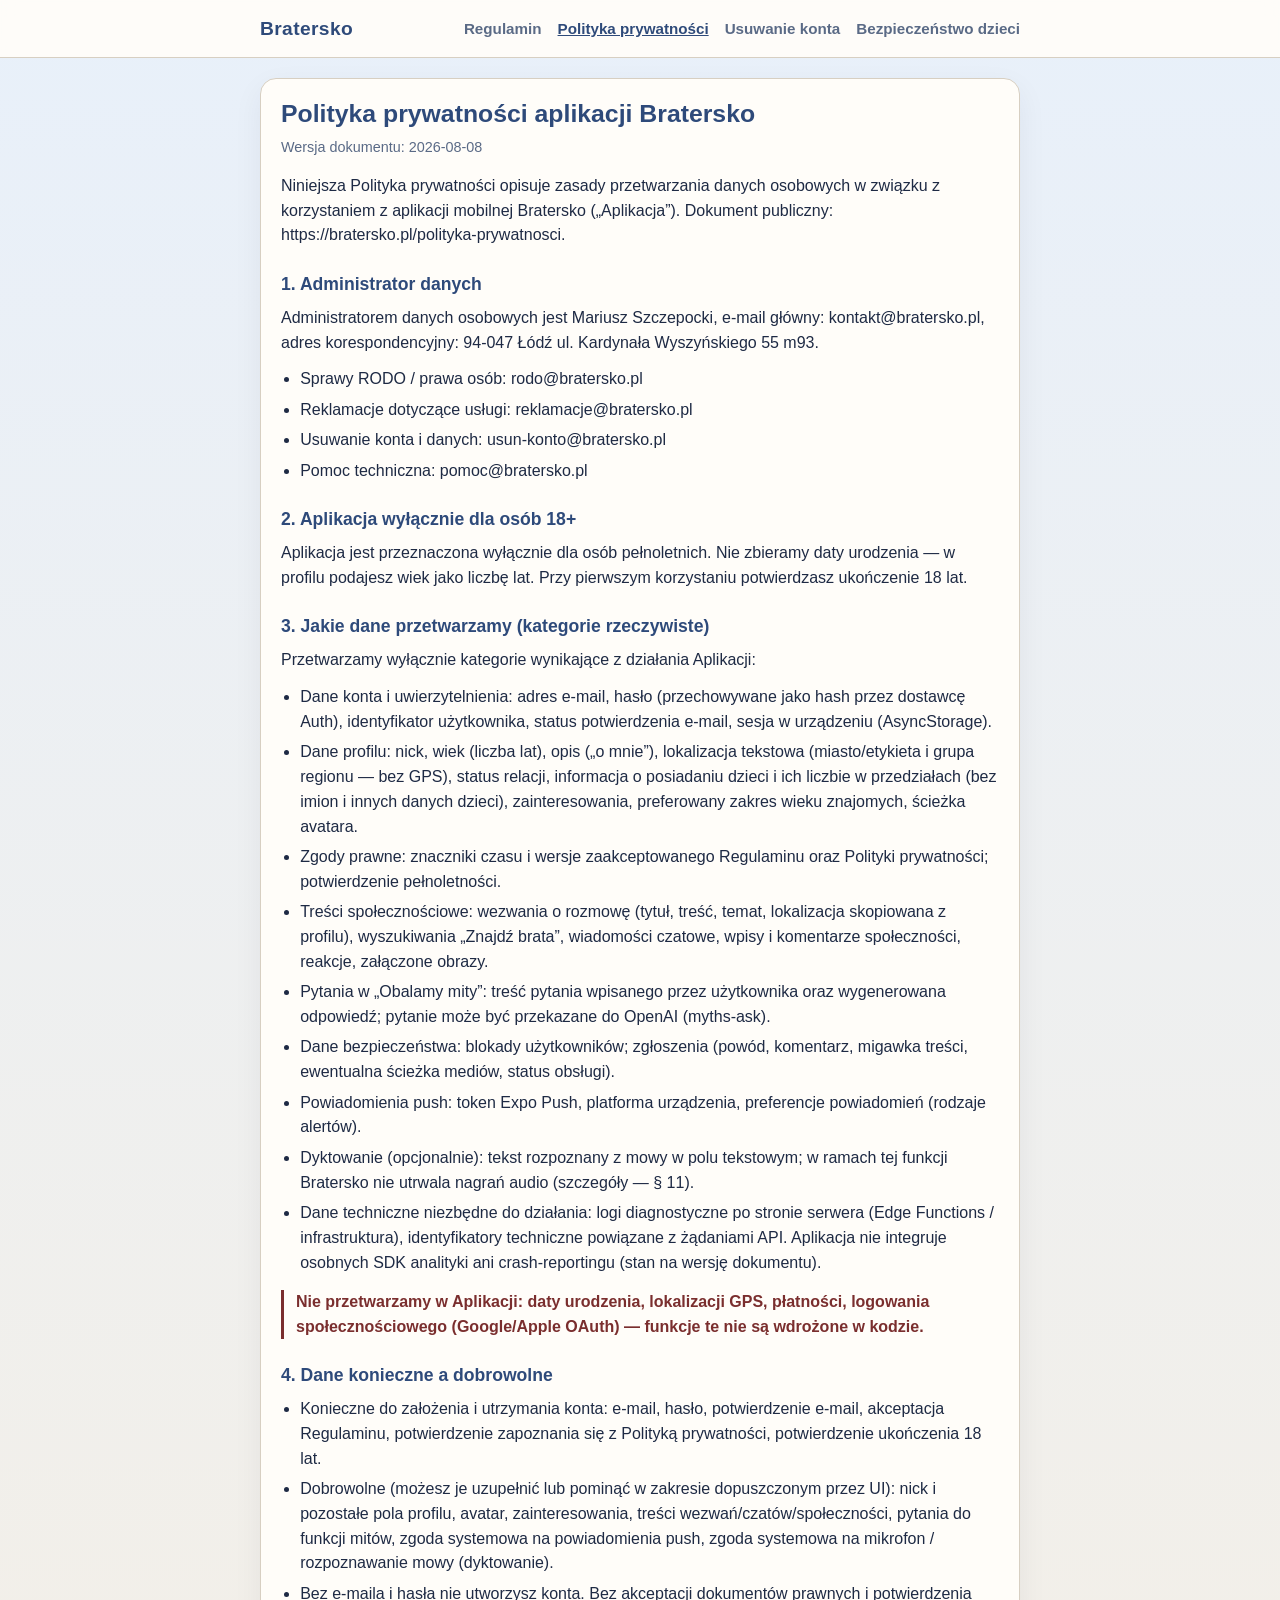
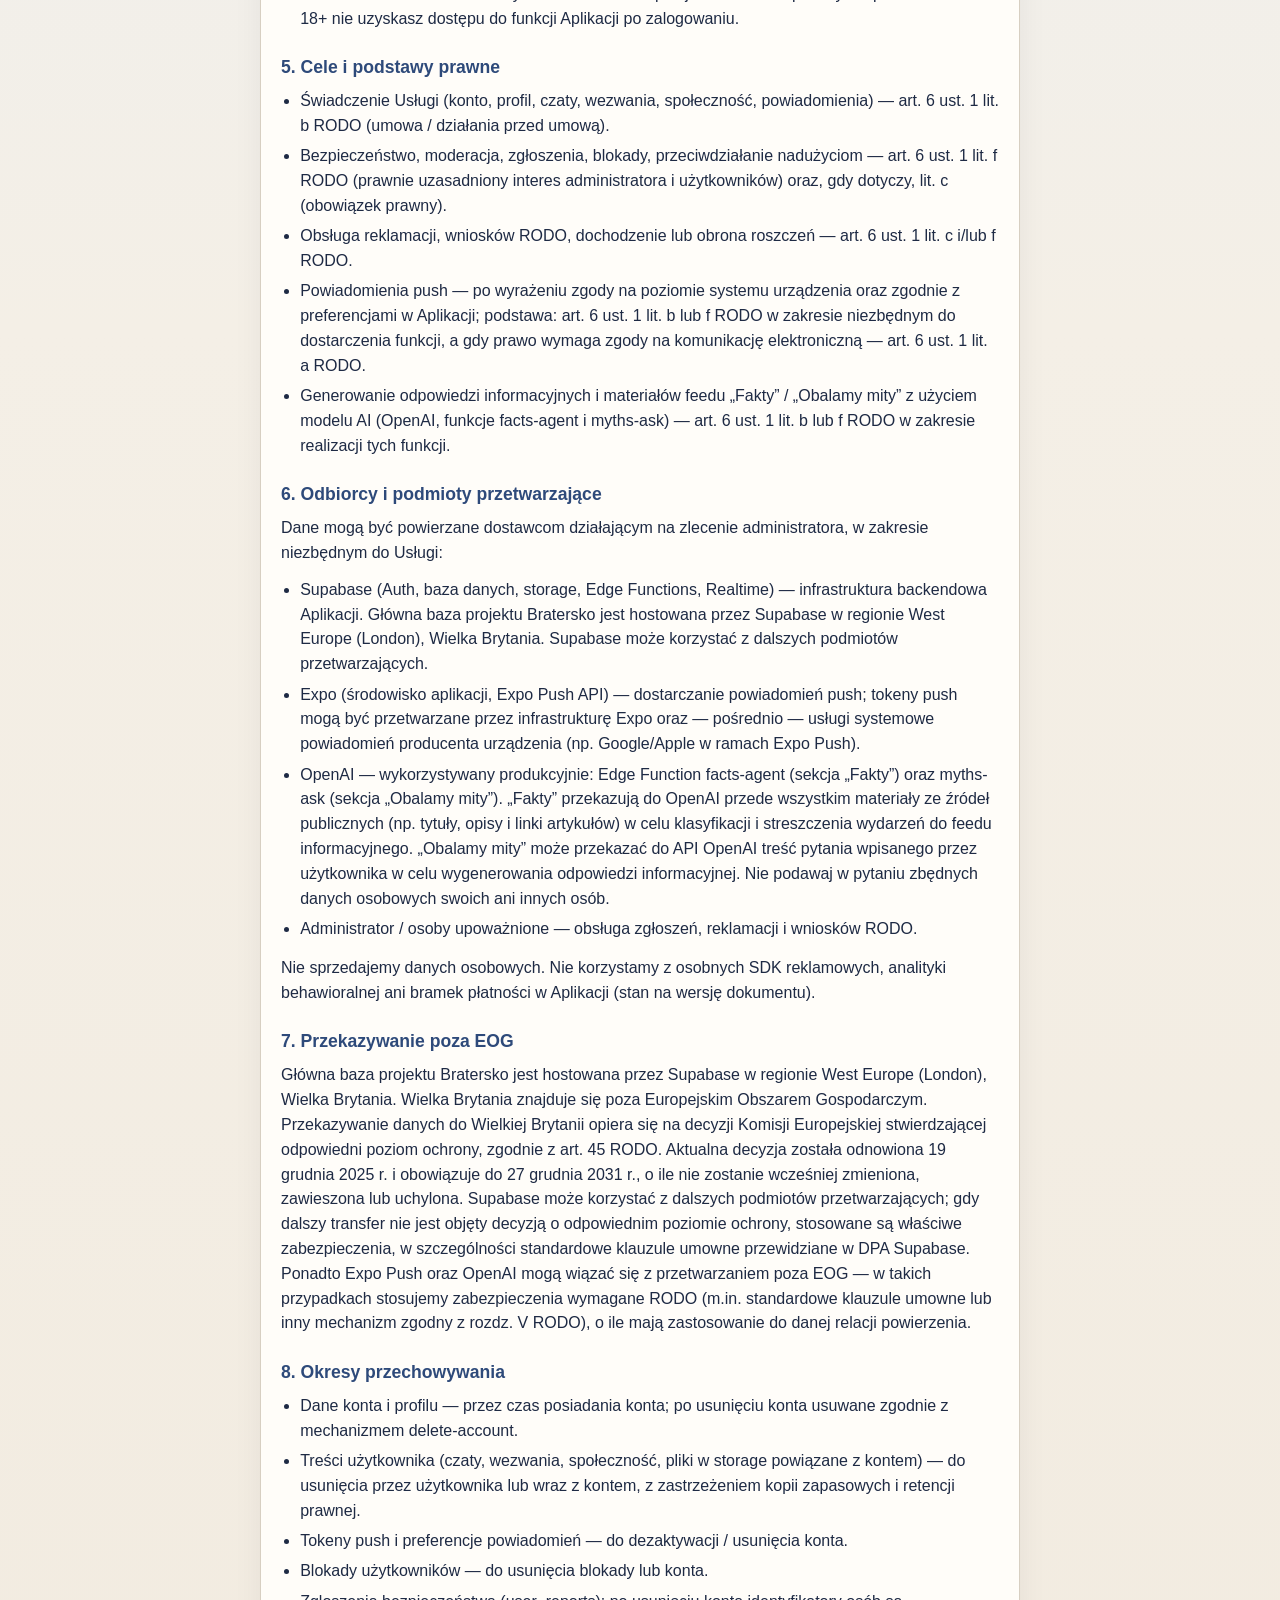
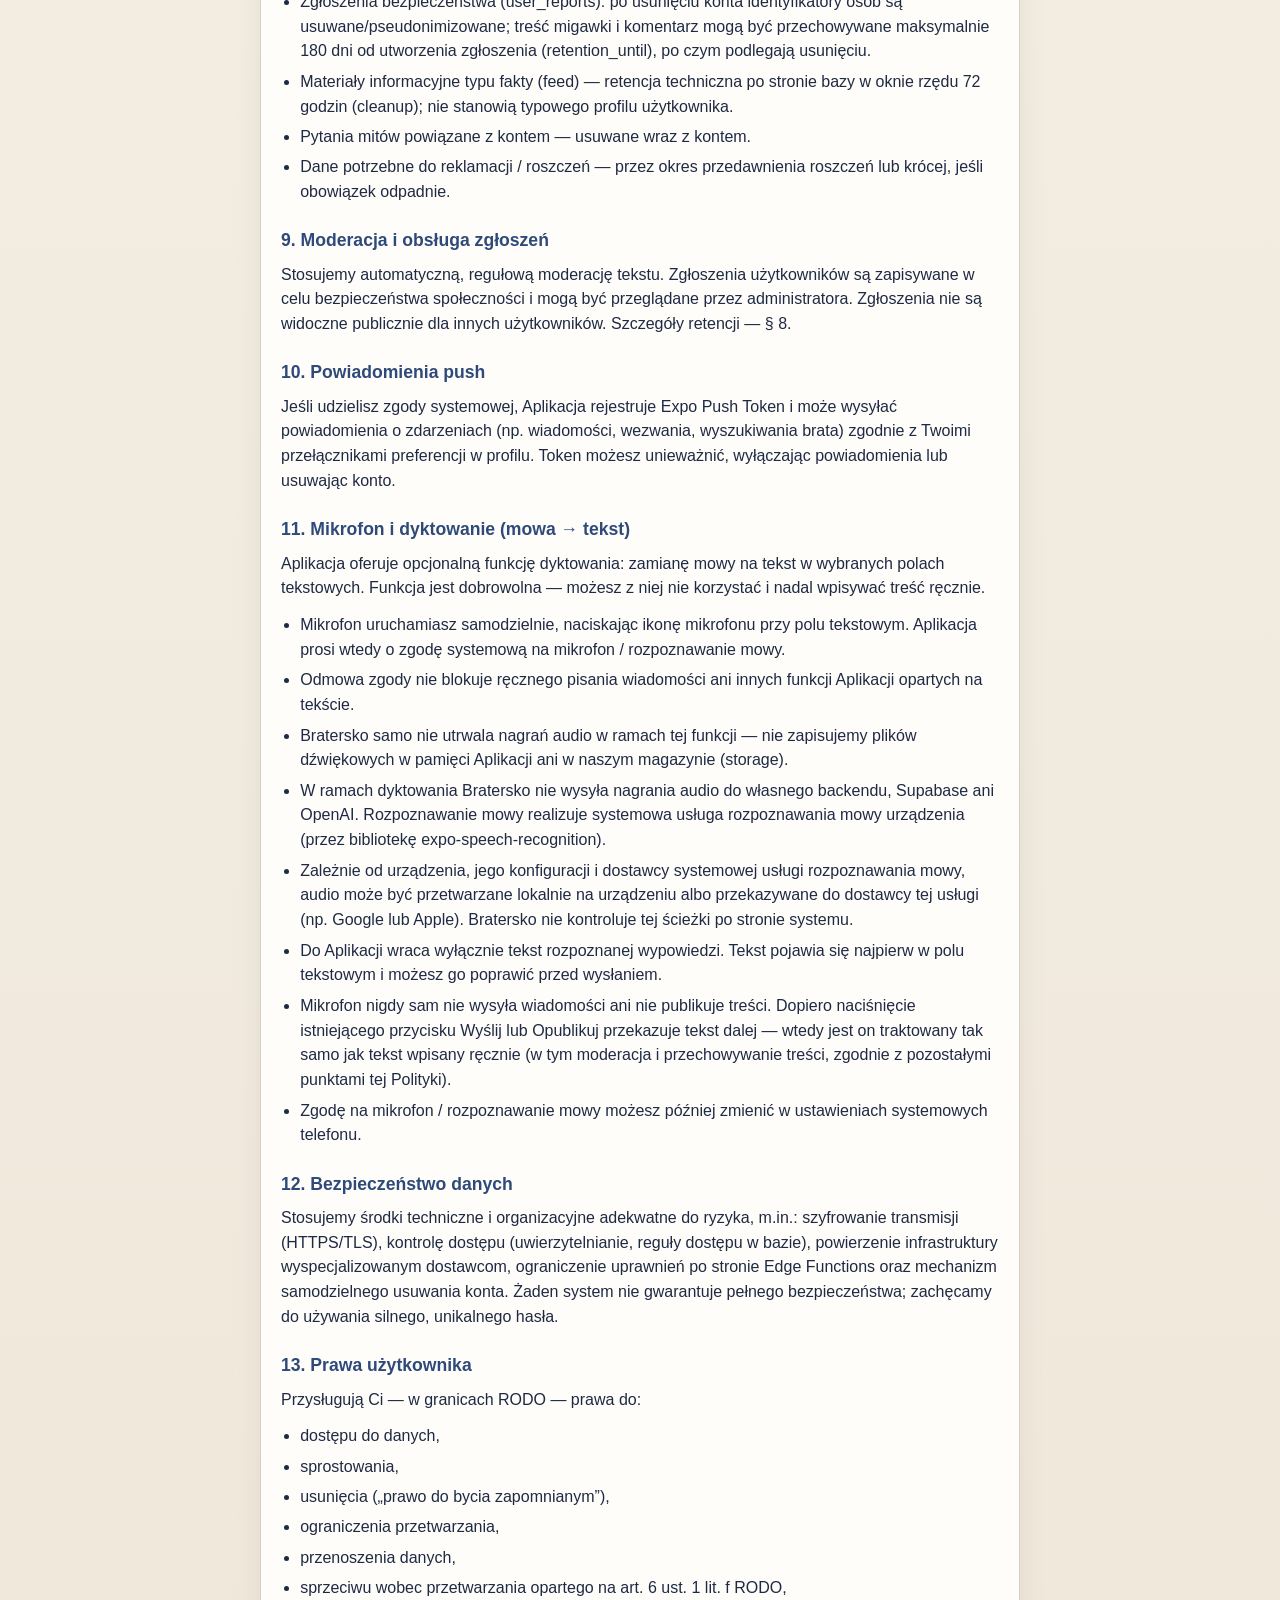
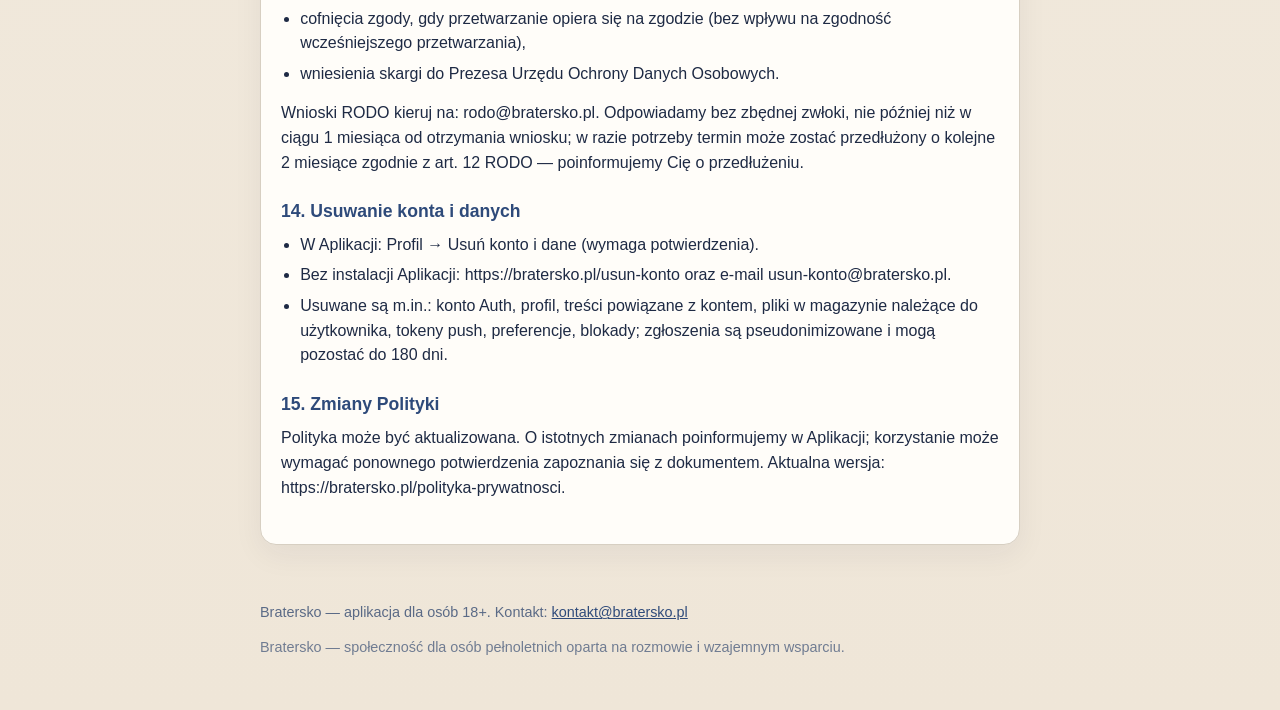
==== commit f62c4de0: "Publish child safety standards that match manual moderation. The page prohibits CSAE and CSAM, and d" ====
--- a/polityka-prywatnosci/index.html
+++ b/polityka-prywatnosci/index.html
@@ -15,6 +15,7 @@
         <a href="../regulamin/">Regulamin</a>
         <a href="../polityka-prywatnosci/" aria-current="page">Polityka prywatności</a>
         <a href="../usun-konto/">Usuwanie konta</a>
+        <a href="../standardy-bezpieczenstwa-dzieci/">Bezpieczeństwo dzieci</a>
       </nav>
     </div>
   </header>
